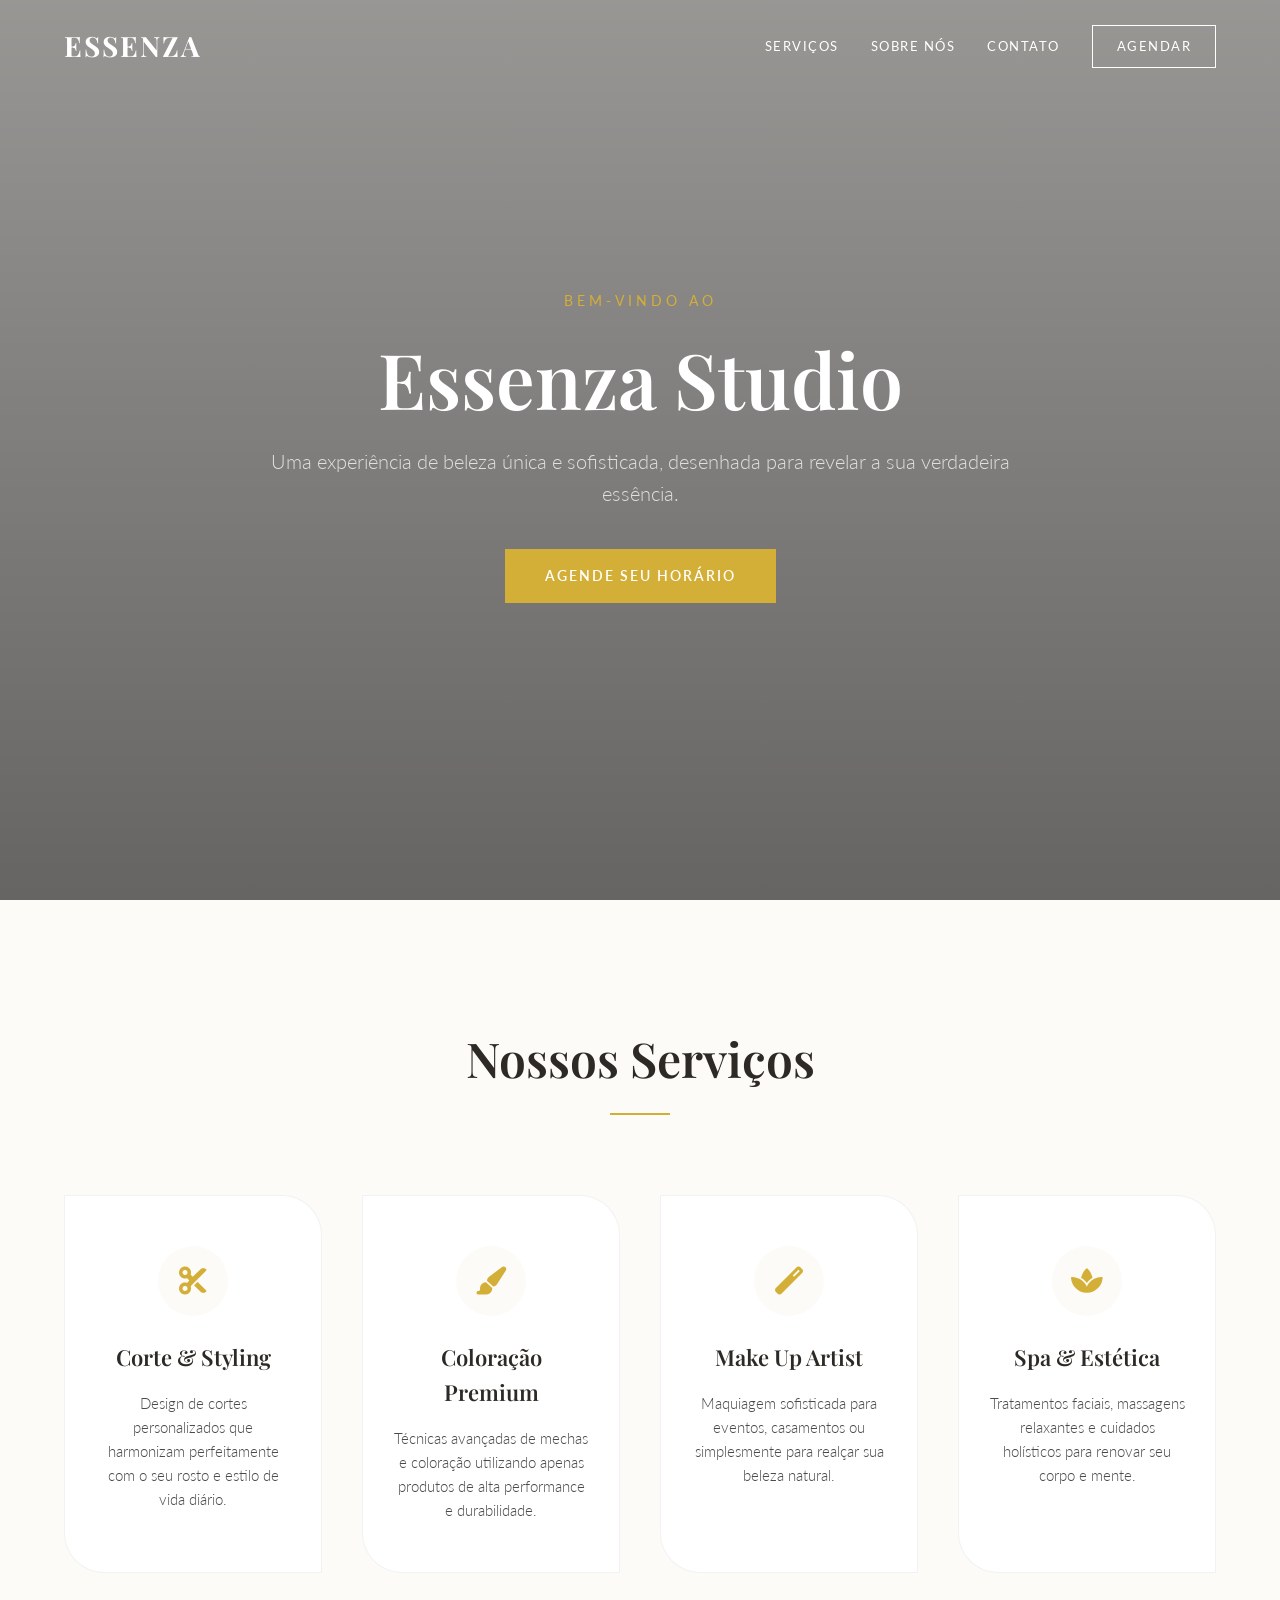
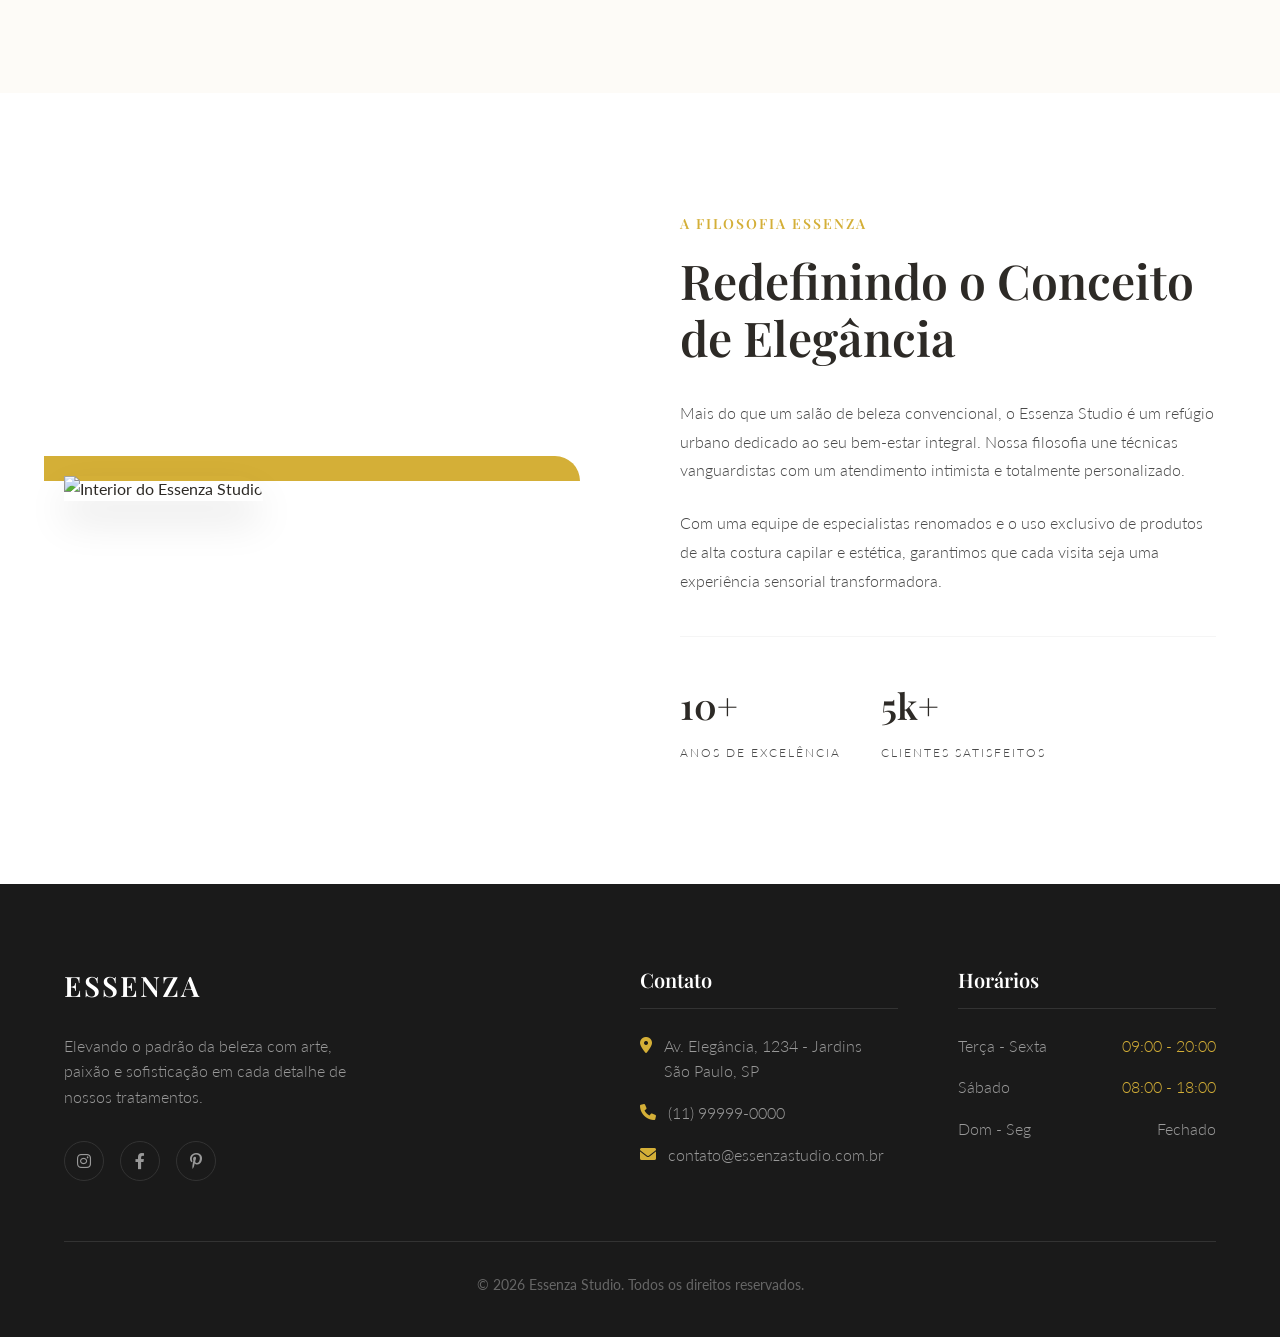
==== index.html @ 0b85fac8 "Landing Page V1" ====
<!DOCTYPE html>
<html lang="pt-BR">
<head>
    <meta charset="UTF-8">
    <meta name="viewport" content="width=device-width, initial-scale=1.0">
    <title>Essenza Studio | Salão de Beleza e Estética</title>
    
    <link rel="preconnect" href="https://fonts.googleapis.com">
    <link rel="preconnect" href="https://fonts.gstatic.com" crossorigin>
    <link href="https://fonts.googleapis.com/css2?family=Playfair+Display:ital,wght@0,400;0,600;0,700;1,400&family=Lato:wght@300;400;700&display=swap" rel="stylesheet">
    <link href="https://cdnjs.cloudflare.com/ajax/libs/font-awesome/6.0.0/css/all.min.css" rel="stylesheet">
    
    <link rel="stylesheet" href="style.css">
</head>
<body>

    <header class="navbar" id="navbar">
        <div class="container nav-content">
            <a href="#" class="logo">ESSENZA</a>
            
            <nav class="nav-links">
                <a href="#servicos">Serviços</a>
                <a href="#sobre">Sobre Nós</a>
                <a href="#contato">Contato</a>
                <a href="#contato" class="btn-schedule">Agendar</a>
            </nav>

            <button class="mobile-menu-btn" id="mobileMenuBtn">
                <i class="fas fa-bars"></i>
            </button>
        </div>
    </header>

    <div class="mobile-menu-overlay" id="mobileOverlay"></div>
    <div class="mobile-menu" id="mobileMenu">
        <button class="close-menu" id="closeMenuBtn">&times;</button>
        <a href="#servicos" class="mobile-link">Serviços</a>
        <a href="#sobre" class="mobile-link">Sobre Nós</a>
        <a href="#contato" class="mobile-link">Contato</a>
        <a href="#contato" style="color: var(--color-gold);">Agendar Horário</a>
    </div>

    <section class="hero" id="inicio">
        <div class="hero-content">
            <span class="hero-subtitle reveal">Bem-vindo ao</span>
            <h1 class="reveal delay-100">Essenza Studio</h1>
            <p class="reveal delay-200">Uma experiência de beleza única e sofisticada, desenhada para revelar a sua verdadeira essência.</p>
            <a href="#contato" class="btn-main reveal delay-300">Agende seu Horário</a>
        </div>
    </section>

    <section class="section-padding" id="servicos">
        <div class="container">
            <div class="section-title reveal">
                <h2>Nossos Serviços</h2>
                <div class="line"></div>
            </div>

            <div class="services-grid">
                <div class="service-card reveal">
                    <div class="service-icon">
                        <i class="fas fa-cut"></i>
                    </div>
                    <h3>Corte & Styling</h3>
                    <p>Design de cortes personalizados que harmonizam perfeitamente com o seu rosto e estilo de vida diário.</p>
                </div>
                
                <div class="service-card reveal delay-100">
                    <div class="service-icon">
                        <i class="fas fa-paint-brush"></i>
                    </div>
                    <h3>Coloração Premium</h3>
                    <p>Técnicas avançadas de mechas e coloração utilizando apenas produtos de alta performance e durabilidade.</p>
                </div>

                <div class="service-card reveal delay-200">
                    <div class="service-icon">
                        <i class="fas fa-magic"></i>
                    </div>
                    <h3>Make Up Artist</h3>
                    <p>Maquiagem sofisticada para eventos, casamentos ou simplesmente para realçar sua beleza natural.</p>
                </div>

                <div class="service-card reveal delay-300">
                    <div class="service-icon">
                        <i class="fas fa-spa"></i>
                    </div>
                    <h3>Spa & Estética</h3>
                    <p>Tratamentos faciais, massagens relaxantes e cuidados holísticos para renovar seu corpo e mente.</p>
                </div>
            </div>
        </div>
    </section>

    <section class="about-section section-padding" id="sobre">
        <div class="container">
            <div class="about-grid">
                <div class="about-image reveal">
                    <img src="https://images.unsplash.com/photo-1522337660859-02fbefca4702?auto=format&fit=crop&q=80" alt="Interior do Essenza Studio">
                </div>
                
                <div class="about-content">
                    <h4 class="reveal delay-100">A Filosofia Essenza</h4>
                    <h2 class="reveal delay-100">Redefinindo o Conceito de Elegância</h2>
                    <p class="reveal delay-200">Mais do que um salão de beleza convencional, o Essenza Studio é um refúgio urbano dedicado ao seu bem-estar integral. Nossa filosofia une técnicas vanguardistas com um atendimento intimista e totalmente personalizado.</p>
                    <p class="reveal delay-200">Com uma equipe de especialistas renomados e o uso exclusivo de produtos de alta costura capilar e estética, garantimos que cada visita seja uma experiência sensorial transformadora.</p>
                    
                    <div class="stats reveal delay-300">
                        <div class="stat-item">
                            <h5>10+</h5>
                            <p>Anos de Excelência</p>
                        </div>
                        <div class="stat-item">
                            <h5>5k+</h5>
                            <p>Clientes Satisfeitos</p>
                        </div>
                    </div>
                </div>
            </div>
        </div>
    </section>

    <footer id="contato">
        <div class="container">
            <div class="footer-grid">
                <div class="footer-brand reveal">
                    <h3>ESSENZA</h3>
                    <p>Elevando o padrão da beleza com arte, paixão e sofisticação em cada detalhe de nossos tratamentos.</p>
                    <div class="social-links">
                        <a href="#"><i class="fab fa-instagram"></i></a>
                        <a href="#"><i class="fab fa-facebook-f"></i></a>
                        <a href="#"><i class="fab fa-pinterest-p"></i></a>
                    </div>
                </div>

                <div class="footer-col reveal delay-100">
                    <h4>Contato</h4>
                    <ul>
                        <li>
                            <i class="fas fa-map-marker-alt"></i>
                            <div>
                                Av. Elegância, 1234 - Jardins<br>
                                São Paulo, SP
                            </div>
                        </li>
                        <li>
                            <i class="fas fa-phone"></i>
                            <span>(11) 99999-0000</span>
                        </li>
                        <li>
                            <i class="fas fa-envelope"></i>
                            <span>contato@essenzastudio.com.br</span>
                        </li>
                    </ul>
                </div>

                <div class="footer-col reveal delay-200">
                    <h4>Horários</h4>
                    <ul>
                        <li style="justify-content: space-between;">
                            <span>Terça - Sexta</span>
                            <span style="color: var(--color-gold);">09:00 - 20:00</span>
                        </li>
                        <li style="justify-content: space-between;">
                            <span>Sábado</span>
                            <span style="color: var(--color-gold);">08:00 - 18:00</span>
                        </li>
                        <li style="justify-content: space-between;">
                            <span>Dom - Seg</span>
                            <span>Fechado</span>
                        </li>
                    </ul>
                </div>
            </div>
            
            <div class="footer-bottom">
                <p>&copy; 2026 Essenza Studio. Todos os direitos reservados.</p>
            </div>
        </div>
    </footer>

    <script src="script.js"></script>
</body>
</html>
---- style.css ----
:root {
    --color-bg: #FDFBF7;
    --color-text: #2D2A26;
    --color-gold: #D4AF37;
    --color-gold-hover: #b5952f;
    --color-light-gray: #f5f5f5;
    --color-dark-gray: #4a4a4a;
    
    --font-heading: 'Playfair Display', serif;
    --font-body: 'Lato', sans-serif;
    
    --transition-smooth: all 0.4s cubic-bezier(0.4, 0, 0.2, 1);
}

* {
    margin: 0;
    padding: 0;
    box-sizing: border-box;
}

html {
    scroll-behavior: smooth;
}

body {
    font-family: var(--font-body);
    background-color: var(--color-bg);
    color: var(--color-text);
    line-height: 1.6;
    overflow-x: hidden;
}

h1, h2, h3, h4, h5, h6 {
    font-family: var(--font-heading);
    font-weight: 600;
}

a {
    text-decoration: none;
    color: inherit;
}

ul {
    list-style: none;
}

.container {
    width: 100%;
    max-width: 1200px;
    margin: 0 auto;
    padding: 0 24px;
}

header.navbar {
    position: fixed;
    top: 0;
    left: 0;
    width: 100%;
    z-index: 1000;
    padding: 24px 0;
    transition: var(--transition-smooth);
    background-color: transparent;
}

header.navbar.scrolled {
    background-color: rgba(253, 251, 247, 0.95);
    padding: 16px 0;
    box-shadow: 0 4px 20px rgba(0, 0, 0, 0.05);
    backdrop-filter: blur(10px);
}

header.navbar.scrolled .logo,
header.navbar.scrolled .nav-links a,
header.navbar.scrolled .mobile-menu-btn i {
    color: var(--color-text);
}

.nav-content {
    display: flex;
    justify-content: space-between;
    align-items: center;
}

.logo {
    font-family: var(--font-heading);
    font-size: 28px;
    font-weight: 700;
    letter-spacing: 2px;
    color: #fff;
    transition: var(--transition-smooth);
}

.nav-links {
    display: flex;
    gap: 32px;
    align-items: center;
}

.nav-links a {
    color: #fff;
    text-transform: uppercase;
    font-size: 13px;
    letter-spacing: 1.5px;
    transition: var(--transition-smooth);
    position: relative;
}

.nav-links a::after {
    content: '';
    position: absolute;
    width: 0;
    height: 1px;
    bottom: -4px;
    left: 0;
    background-color: var(--color-gold);
    transition: var(--transition-smooth);
}

.nav-links a:hover::after {
    width: 100%;
}

.nav-links a:hover {
    color: var(--color-gold);
}

.btn-schedule {
    border: 1px solid currentColor;
    padding: 10px 24px;
    border-radius: 0;
    transition: var(--transition-smooth);
}

.btn-schedule:hover {
    background-color: var(--color-gold);
    border-color: var(--color-gold);
    color: #fff !important;
}

.mobile-menu-btn {
    display: none;
    background: none;
    border: none;
    cursor: pointer;
    font-size: 24px;
    color: #fff;
}

.mobile-menu {
    position: fixed;
    top: 0;
    right: -100%;
    width: 80%;
    max-width: 400px;
    height: 100vh;
    background-color: var(--color-bg);
    z-index: 1001;
    padding: 80px 40px;
    box-shadow: -10px 0 30px rgba(0,0,0,0.1);
    transition: var(--transition-smooth);
    display: flex;
    flex-direction: column;
    gap: 32px;
}

.mobile-menu.active {
    right: 0;
}

.mobile-menu a {
    font-size: 18px;
    color: var(--color-text);
    text-transform: uppercase;
    letter-spacing: 2px;
}

.mobile-menu-overlay {
    position: fixed;
    top: 0;
    left: 0;
    width: 100%;
    height: 100vh;
    background: rgba(0,0,0,0.5);
    z-index: 1000;
    opacity: 0;
    pointer-events: none;
    transition: var(--transition-smooth);
}

.mobile-menu-overlay.active {
    opacity: 1;
    pointer-events: auto;
}

.close-menu {
    position: absolute;
    top: 24px;
    right: 24px;
    background: none;
    border: none;
    font-size: 28px;
    color: var(--color-text);
    cursor: pointer;
}

.hero {
    height: 100vh;
    min-height: 600px;
    background-image: url('https://images.unsplash.com/photo-1560066984-138dadb4c035?auto=format&fit=crop&q=80');
    background-size: cover;
    background-position: center;
    position: relative;
    display: flex;
    align-items: center;
    justify-content: center;
    text-align: center;
}

.hero::before {
    content: '';
    position: absolute;
    top: 0;
    left: 0;
    width: 100%;
    height: 100%;
    background: linear-gradient(to bottom, rgba(0,0,0,0.4), rgba(0,0,0,0.6));
}

.hero-content {
    position: relative;
    z-index: 1;
    max-width: 800px;
    padding: 0 24px;
}

.hero-subtitle {
    color: var(--color-gold);
    text-transform: uppercase;
    letter-spacing: 4px;
    font-size: 14px;
    margin-bottom: 24px;
    display: block;
}

.hero h1 {
    color: #fff;
    font-size: clamp(40px, 6vw, 80px);
    line-height: 1.1;
    margin-bottom: 24px;
}

.hero p {
    color: #e0e0e0;
    font-size: clamp(16px, 2vw, 20px);
    font-weight: 300;
    margin-bottom: 40px;
}

.btn-main {
    display: inline-block;
    background-color: var(--color-gold);
    color: #fff;
    padding: 16px 40px;
    text-transform: uppercase;
    letter-spacing: 2px;
    font-size: 14px;
    font-weight: 600;
    border: none;
    cursor: pointer;
    transition: var(--transition-smooth);
    position: relative;
    overflow: hidden;
    z-index: 1;
}

.btn-main::before {
    content: '';
    position: absolute;
    top: 0;
    left: 0;
    width: 0;
    height: 100%;
    background-color: var(--color-text);
    transition: var(--transition-smooth);
    z-index: -1;
}

.btn-main:hover::before {
    width: 100%;
}

.section-padding {
    padding: 120px 0;
}

.section-title {
    text-align: center;
    margin-bottom: 80px;
}

.section-title h2 {
    font-size: clamp(32px, 4vw, 48px);
    color: var(--color-text);
    margin-bottom: 16px;
}

.section-title .line {
    width: 60px;
    height: 2px;
    background-color: var(--color-gold);
    margin: 0 auto;
}

.services-grid {
    display: grid;
    grid-template-columns: repeat(auto-fit, minmax(250px, 1fr));
    gap: 40px;
}

.service-card {
    background-color: #fff;
    padding: 50px 30px;
    text-align: center;
    border: 1px solid rgba(0,0,0,0.05);
    transition: var(--transition-smooth);
    border-top-right-radius: 40px;
    border-bottom-left-radius: 40px;
    cursor: pointer;
}

.service-card:hover {
    transform: translateY(-10px);
    box-shadow: 0 20px 40px rgba(0,0,0,0.08);
    border-color: transparent;
}

.service-icon {
    width: 70px;
    height: 70px;
    margin: 0 auto 24px;
    background-color: var(--color-bg);
    border-radius: 50%;
    display: flex;
    align-items: center;
    justify-content: center;
    font-size: 28px;
    color: var(--color-gold);
    transition: var(--transition-smooth);
}

.service-card:hover .service-icon {
    background-color: var(--color-text);
    color: #fff;
}

.service-card h3 {
    font-size: 22px;
    margin-bottom: 16px;
}

.service-card p {
    color: var(--color-dark-gray);
    font-size: 15px;
    font-weight: 300;
}

.about-section {
    background-color: #fff;
    overflow: hidden;
}

.about-grid {
    display: grid;
    grid-template-columns: 1fr 1fr;
    gap: 80px;
    align-items: center;
}

.about-image {
    position: relative;
}

.about-image::before {
    content: '';
    position: absolute;
    top: -20px;
    left: -20px;
    width: 100%;
    height: 100%;
    background-color: var(--color-gold);
    border-top-right-radius: 200px;
    z-index: 0;
}

.about-image img {
    width: 100%;
    height: 600px;
    object-fit: cover;
    position: relative;
    z-index: 1;
    border-top-right-radius: 200px;
    box-shadow: 0 20px 40px rgba(0,0,0,0.1);
}

.about-content h4 {
    color: var(--color-gold);
    text-transform: uppercase;
    letter-spacing: 2px;
    font-size: 14px;
    margin-bottom: 16px;
}

.about-content h2 {
    font-size: clamp(32px, 4vw, 48px);
    line-height: 1.2;
    margin-bottom: 32px;
}

.about-content p {
    color: var(--color-dark-gray);
    font-size: 16px;
    margin-bottom: 24px;
    font-weight: 300;
    line-height: 1.8;
}

.stats {
    display: flex;
    gap: 40px;
    margin-top: 40px;
    padding-top: 40px;
    border-top: 1px solid var(--color-light-gray);
}

.stat-item h5 {
    font-size: 36px;
    color: var(--color-text);
    margin-bottom: 8px;
}

.stat-item p {
    font-size: 12px;
    text-transform: uppercase;
    letter-spacing: 2px;
    color: var(--color-dark-gray);
    margin: 0;
}

footer {
    background-color: #1a1a1a;
    color: #fff;
    padding: 80px 0 40px;
}

.footer-grid {
    display: grid;
    grid-template-columns: 2fr 1fr 1fr;
    gap: 60px;
    margin-bottom: 60px;
}

.footer-brand h3 {
    font-size: 28px;
    letter-spacing: 2px;
    margin-bottom: 24px;
    color: #fff;
}

.footer-brand p {
    color: #999;
    font-weight: 300;
    margin-bottom: 32px;
    max-width: 300px;
}

.social-links {
    display: flex;
    gap: 16px;
}

.social-links a {
    width: 40px;
    height: 40px;
    border: 1px solid #333;
    border-radius: 50%;
    display: flex;
    align-items: center;
    justify-content: center;
    color: #999;
    transition: var(--transition-smooth);
}

.social-links a:hover {
    background-color: var(--color-gold);
    border-color: var(--color-gold);
    color: #fff;
}

.footer-col h4 {
    font-size: 20px;
    margin-bottom: 24px;
    padding-bottom: 12px;
    border-bottom: 1px solid #333;
}

.footer-col ul {
    display: flex;
    flex-direction: column;
    gap: 16px;
}

.footer-col li {
    display: flex;
    align-items: flex-start;
    gap: 12px;
    color: #999;
    font-weight: 300;
}

.footer-col li i {
    color: var(--color-gold);
    margin-top: 4px;
}

.footer-bottom {
    text-align: center;
    padding-top: 32px;
    border-top: 1px solid #333;
    color: #666;
    font-size: 14px;
}

.reveal {
    opacity: 0;
    transform: translateY(40px);
    transition: all 0.8s cubic-bezier(0.5, 0, 0, 1);
}

.reveal.active {
    opacity: 1;
    transform: translateY(0);
}

.delay-100 { transition-delay: 100ms; }
.delay-200 { transition-delay: 200ms; }
.delay-300 { transition-delay: 300ms; }

@media (max-width: 992px) {
    .about-grid {
        grid-template-columns: 1fr;
    }
    .about-image img {
        height: 400px;
    }
    .footer-grid {
        grid-template-columns: 1fr;
        gap: 40px;
    }
}

@media (max-width: 768px) {
    .nav-links {
        display: none;
    }
    .mobile-menu-btn {
        display: block;
    }
    header.navbar {
        padding: 16px 0;
    }
    .hero-subtitle {
        margin-top: 60px;
    }
    .services-grid {
        grid-template-columns: 1fr;
    }
}
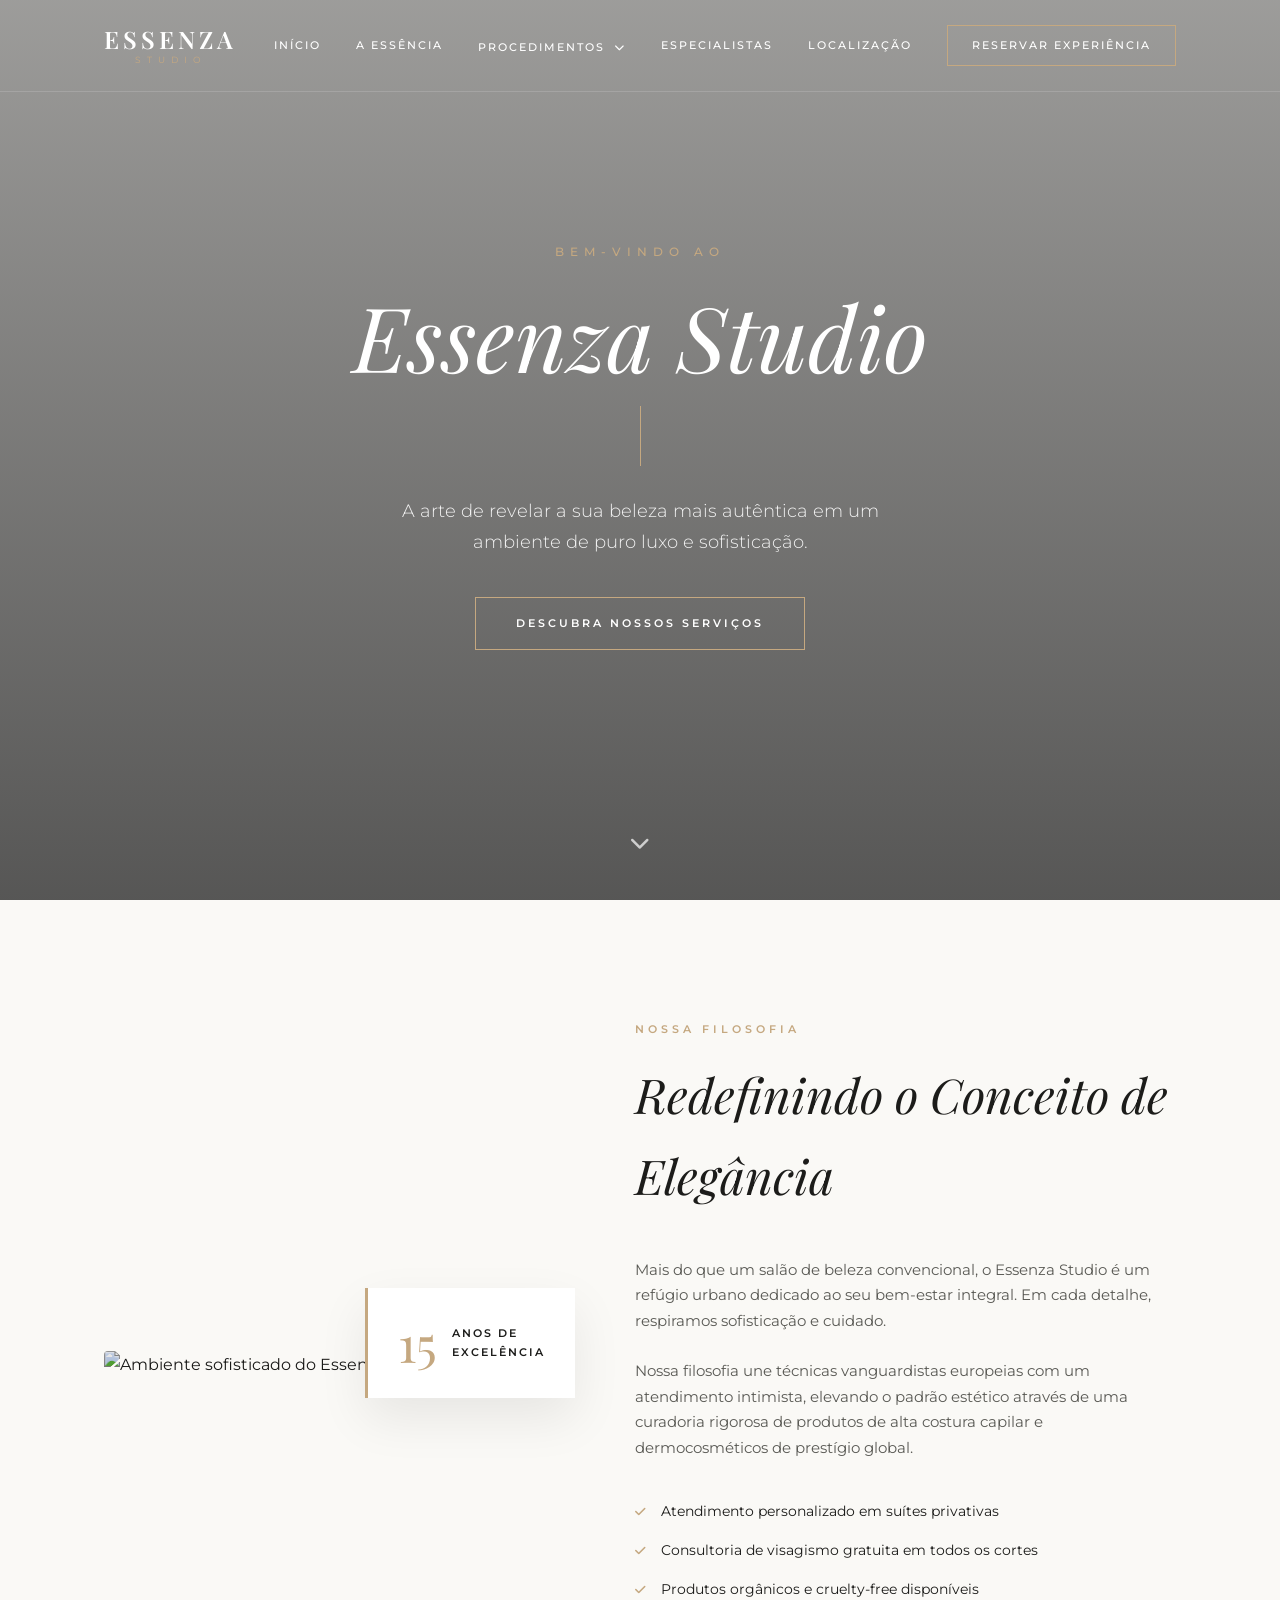
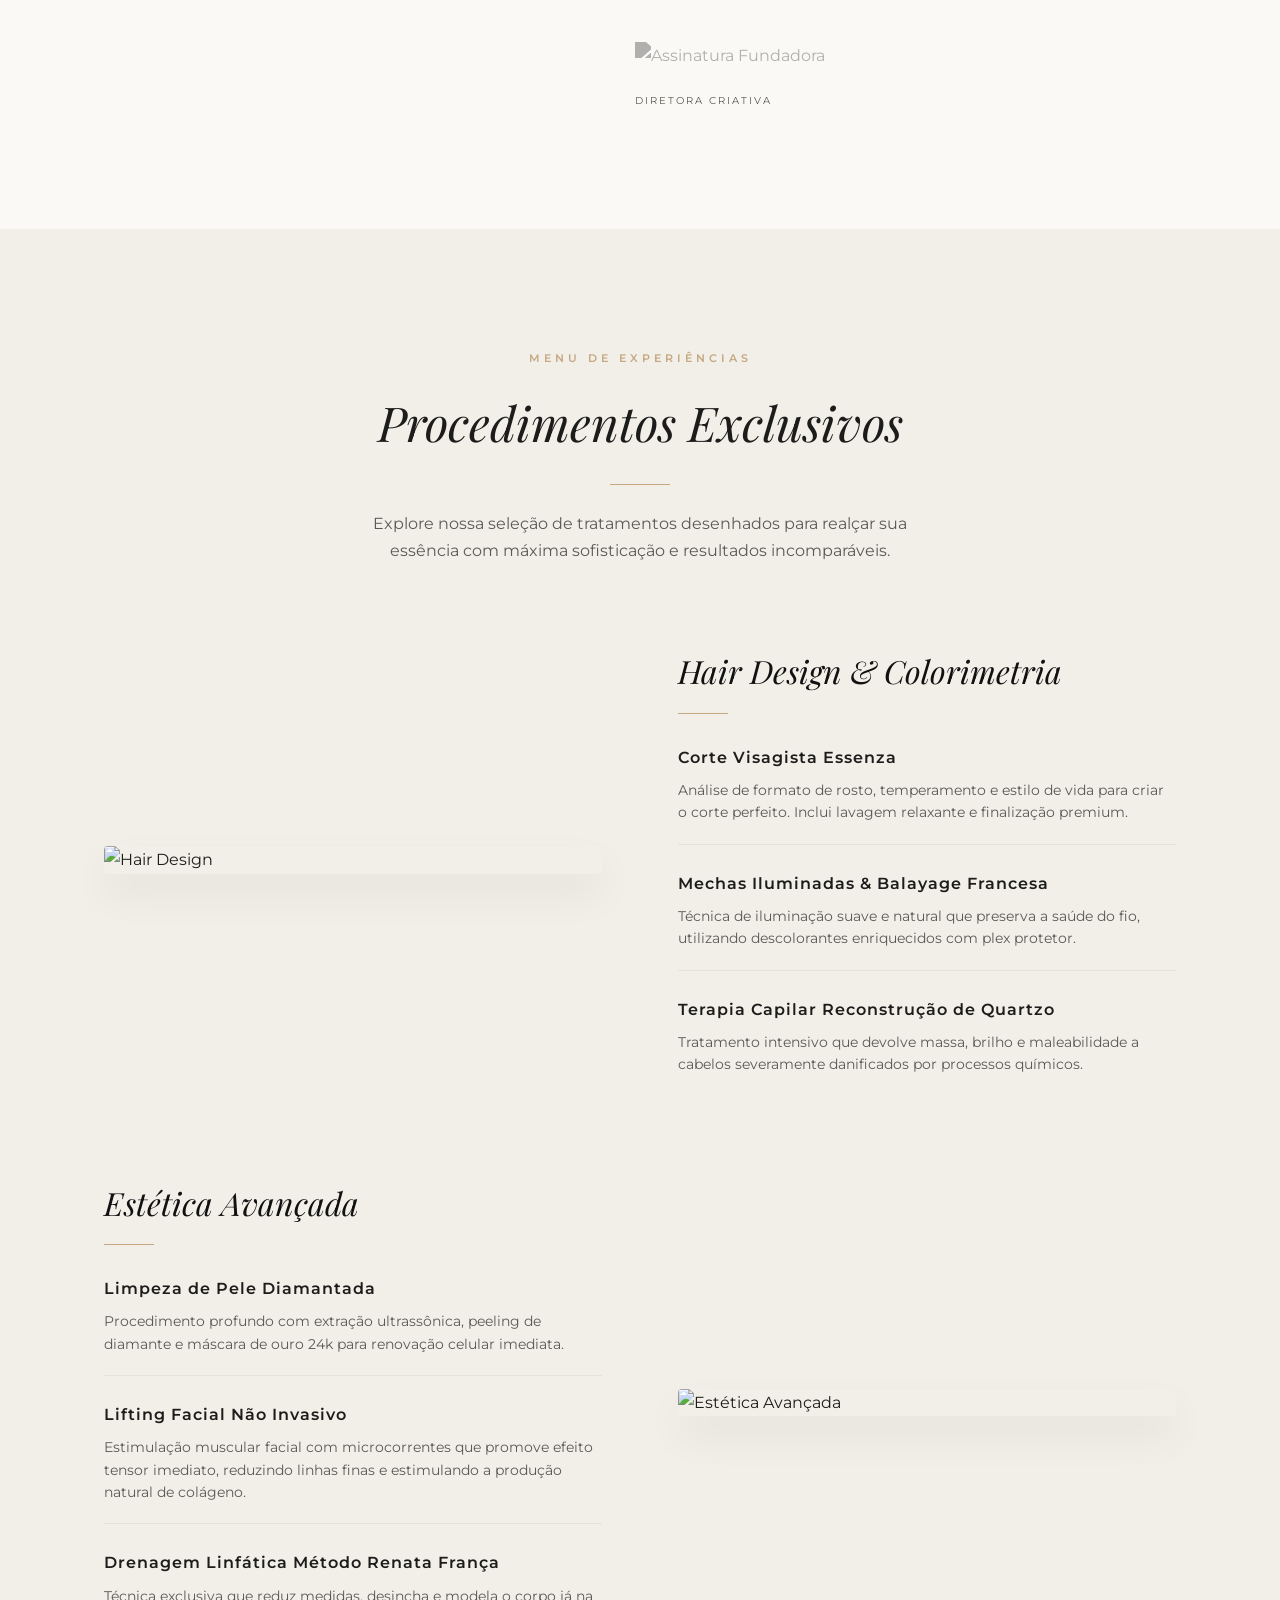
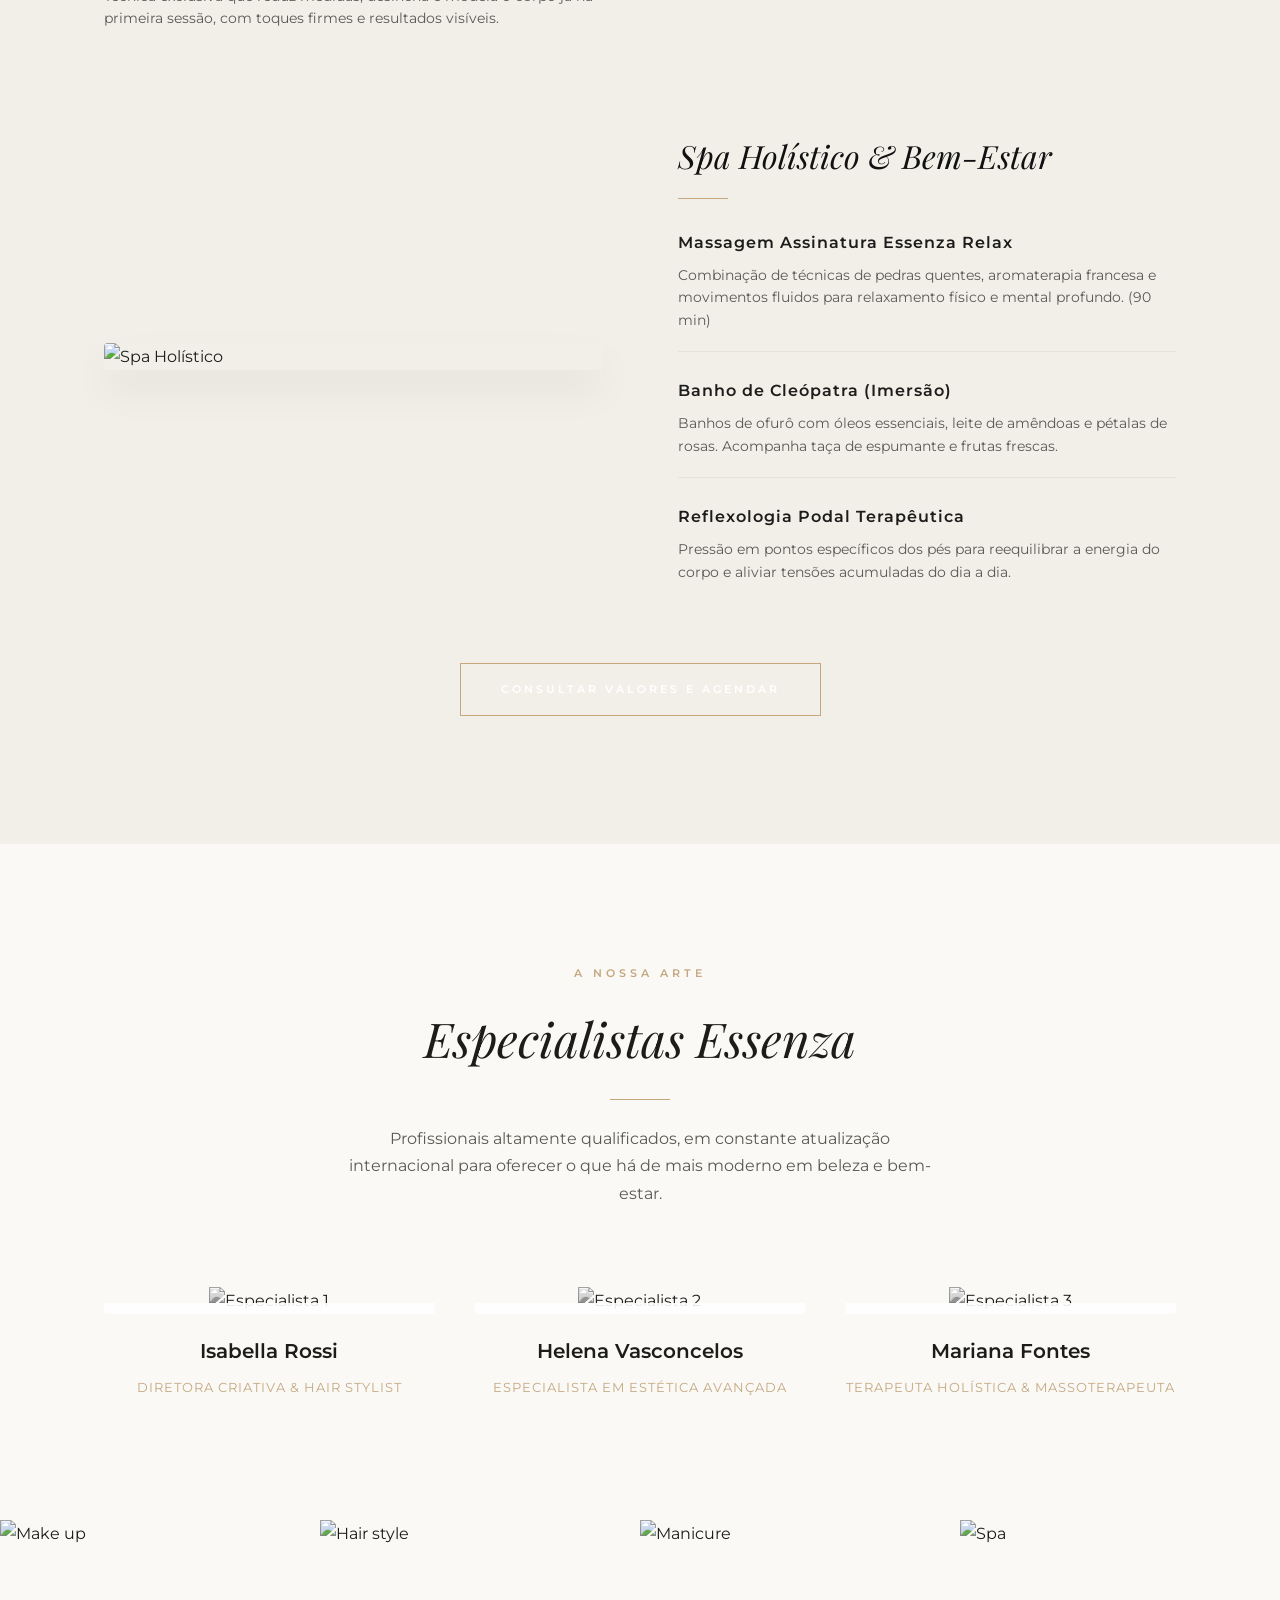
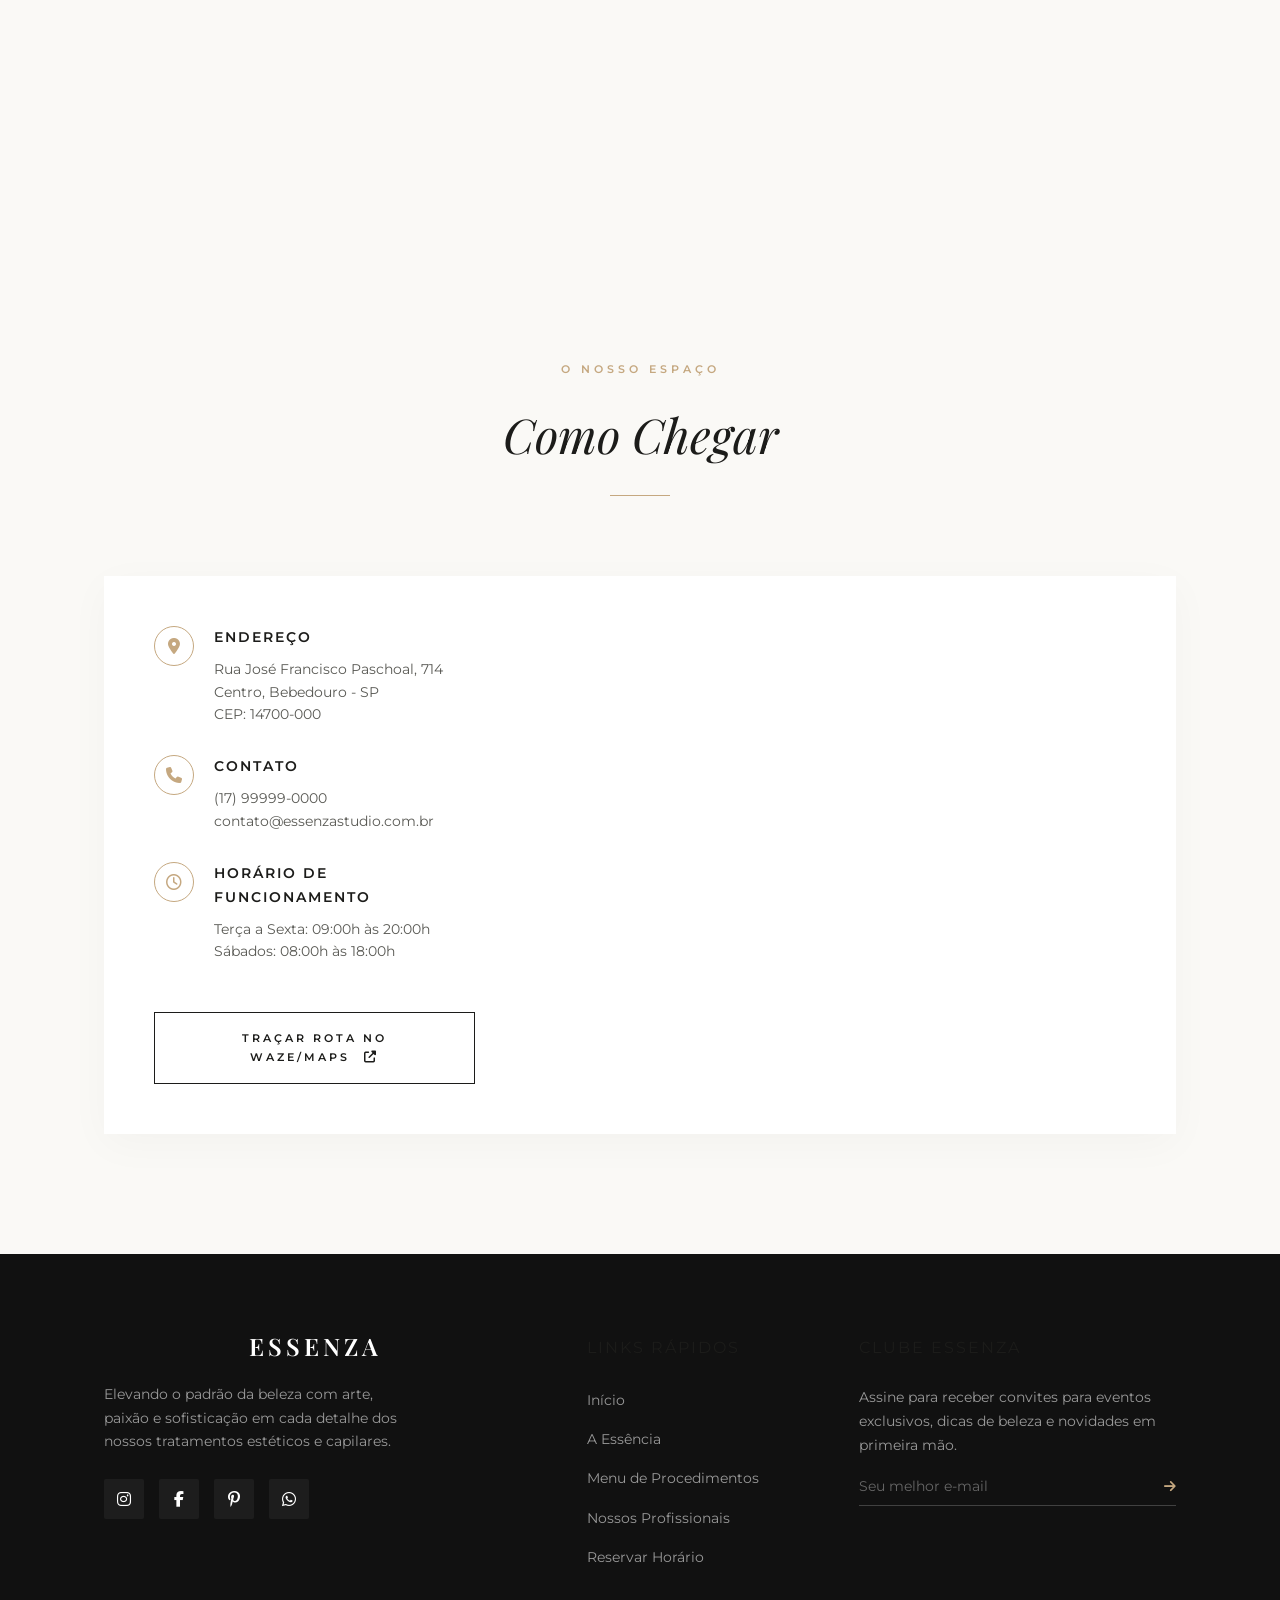
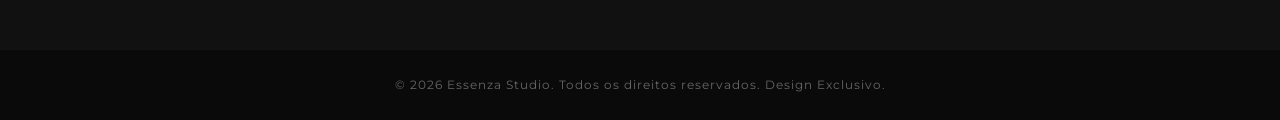
==== commit 90ca4987: "Add files via upload" ====
--- a/index.html
+++ b/index.html
@@ -1,184 +1,400 @@
-<!DOCTYPE html>
-<html lang="pt-BR">
-<head>
-    <meta charset="UTF-8">
-    <meta name="viewport" content="width=device-width, initial-scale=1.0">
-    <title>Essenza Studio | Salão de Beleza e Estética</title>
-    
-    <link rel="preconnect" href="https://fonts.googleapis.com">
-    <link rel="preconnect" href="https://fonts.gstatic.com" crossorigin>
-    <link href="https://fonts.googleapis.com/css2?family=Playfair+Display:ital,wght@0,400;0,600;0,700;1,400&family=Lato:wght@300;400;700&display=swap" rel="stylesheet">
-    <link href="https://cdnjs.cloudflare.com/ajax/libs/font-awesome/6.0.0/css/all.min.css" rel="stylesheet">
-    
-    <link rel="stylesheet" href="style.css">
-</head>
-<body>
-
-    <header class="navbar" id="navbar">
-        <div class="container nav-content">
-            <a href="#" class="logo">ESSENZA</a>
-            
-            <nav class="nav-links">
-                <a href="#servicos">Serviços</a>
-                <a href="#sobre">Sobre Nós</a>
-                <a href="#contato">Contato</a>
-                <a href="#contato" class="btn-schedule">Agendar</a>
-            </nav>
-
-            <button class="mobile-menu-btn" id="mobileMenuBtn">
-                <i class="fas fa-bars"></i>
-            </button>
-        </div>
-    </header>
-
-    <div class="mobile-menu-overlay" id="mobileOverlay"></div>
-    <div class="mobile-menu" id="mobileMenu">
-        <button class="close-menu" id="closeMenuBtn">&times;</button>
-        <a href="#servicos" class="mobile-link">Serviços</a>
-        <a href="#sobre" class="mobile-link">Sobre Nós</a>
-        <a href="#contato" class="mobile-link">Contato</a>
-        <a href="#contato" style="color: var(--color-gold);">Agendar Horário</a>
-    </div>
-
-    <section class="hero" id="inicio">
-        <div class="hero-content">
-            <span class="hero-subtitle reveal">Bem-vindo ao</span>
-            <h1 class="reveal delay-100">Essenza Studio</h1>
-            <p class="reveal delay-200">Uma experiência de beleza única e sofisticada, desenhada para revelar a sua verdadeira essência.</p>
-            <a href="#contato" class="btn-main reveal delay-300">Agende seu Horário</a>
-        </div>
-    </section>
-
-    <section class="section-padding" id="servicos">
-        <div class="container">
-            <div class="section-title reveal">
-                <h2>Nossos Serviços</h2>
-                <div class="line"></div>
-            </div>
-
-            <div class="services-grid">
-                <div class="service-card reveal">
-                    <div class="service-icon">
-                        <i class="fas fa-cut"></i>
-                    </div>
-                    <h3>Corte & Styling</h3>
-                    <p>Design de cortes personalizados que harmonizam perfeitamente com o seu rosto e estilo de vida diário.</p>
-                </div>
-                
-                <div class="service-card reveal delay-100">
-                    <div class="service-icon">
-                        <i class="fas fa-paint-brush"></i>
-                    </div>
-                    <h3>Coloração Premium</h3>
-                    <p>Técnicas avançadas de mechas e coloração utilizando apenas produtos de alta performance e durabilidade.</p>
-                </div>
-
-                <div class="service-card reveal delay-200">
-                    <div class="service-icon">
-                        <i class="fas fa-magic"></i>
-                    </div>
-                    <h3>Make Up Artist</h3>
-                    <p>Maquiagem sofisticada para eventos, casamentos ou simplesmente para realçar sua beleza natural.</p>
-                </div>
-
-                <div class="service-card reveal delay-300">
-                    <div class="service-icon">
-                        <i class="fas fa-spa"></i>
-                    </div>
-                    <h3>Spa & Estética</h3>
-                    <p>Tratamentos faciais, massagens relaxantes e cuidados holísticos para renovar seu corpo e mente.</p>
-                </div>
-            </div>
-        </div>
-    </section>
-
-    <section class="about-section section-padding" id="sobre">
-        <div class="container">
-            <div class="about-grid">
-                <div class="about-image reveal">
-                    <img src="https://images.unsplash.com/photo-1522337660859-02fbefca4702?auto=format&fit=crop&q=80" alt="Interior do Essenza Studio">
-                </div>
-                
-                <div class="about-content">
-                    <h4 class="reveal delay-100">A Filosofia Essenza</h4>
-                    <h2 class="reveal delay-100">Redefinindo o Conceito de Elegância</h2>
-                    <p class="reveal delay-200">Mais do que um salão de beleza convencional, o Essenza Studio é um refúgio urbano dedicado ao seu bem-estar integral. Nossa filosofia une técnicas vanguardistas com um atendimento intimista e totalmente personalizado.</p>
-                    <p class="reveal delay-200">Com uma equipe de especialistas renomados e o uso exclusivo de produtos de alta costura capilar e estética, garantimos que cada visita seja uma experiência sensorial transformadora.</p>
-                    
-                    <div class="stats reveal delay-300">
-                        <div class="stat-item">
-                            <h5>10+</h5>
-                            <p>Anos de Excelência</p>
-                        </div>
-                        <div class="stat-item">
-                            <h5>5k+</h5>
-                            <p>Clientes Satisfeitos</p>
-                        </div>
-                    </div>
-                </div>
-            </div>
-        </div>
-    </section>
-
-    <footer id="contato">
-        <div class="container">
-            <div class="footer-grid">
-                <div class="footer-brand reveal">
-                    <h3>ESSENZA</h3>
-                    <p>Elevando o padrão da beleza com arte, paixão e sofisticação em cada detalhe de nossos tratamentos.</p>
-                    <div class="social-links">
-                        <a href="#"><i class="fab fa-instagram"></i></a>
-                        <a href="#"><i class="fab fa-facebook-f"></i></a>
-                        <a href="#"><i class="fab fa-pinterest-p"></i></a>
-                    </div>
-                </div>
-
-                <div class="footer-col reveal delay-100">
-                    <h4>Contato</h4>
-                    <ul>
-                        <li>
-                            <i class="fas fa-map-marker-alt"></i>
-                            <div>
-                                Av. Elegância, 1234 - Jardins<br>
-                                São Paulo, SP
-                            </div>
-                        </li>
-                        <li>
-                            <i class="fas fa-phone"></i>
-                            <span>(11) 99999-0000</span>
-                        </li>
-                        <li>
-                            <i class="fas fa-envelope"></i>
-                            <span>contato@essenzastudio.com.br</span>
-                        </li>
-                    </ul>
-                </div>
-
-                <div class="footer-col reveal delay-200">
-                    <h4>Horários</h4>
-                    <ul>
-                        <li style="justify-content: space-between;">
-                            <span>Terça - Sexta</span>
-                            <span style="color: var(--color-gold);">09:00 - 20:00</span>
-                        </li>
-                        <li style="justify-content: space-between;">
-                            <span>Sábado</span>
-                            <span style="color: var(--color-gold);">08:00 - 18:00</span>
-                        </li>
-                        <li style="justify-content: space-between;">
-                            <span>Dom - Seg</span>
-                            <span>Fechado</span>
-                        </li>
-                    </ul>
-                </div>
-            </div>
-            
-            <div class="footer-bottom">
-                <p>&copy; 2026 Essenza Studio. Todos os direitos reservados.</p>
-            </div>
-        </div>
-    </footer>
-
-    <script src="script.js"></script>
-</body>
+<!DOCTYPE html>
+<html lang="pt-BR">
+<head>
+    <meta charset="UTF-8">
+    <meta name="viewport" content="width=device-width, initial-scale=1.0">
+    <title>Essenza Studio | Salão de Beleza e Estética de Luxo</title>
+    
+    <link rel="preconnect" href="https://fonts.googleapis.com">
+    <link rel="preconnect" href="https://fonts.gstatic.com" crossorigin>
+    <link href="https://fonts.googleapis.com/css2?family=Playfair+Display:ital,wght@0,400;0,500;0,600;0,700;1,400&family=Montserrat:wght@300;400;500;600&display=swap" rel="stylesheet">
+    <link href="https://cdnjs.cloudflare.com/ajax/libs/font-awesome/6.4.0/css/all.min.css" rel="stylesheet">
+    
+    <link rel="stylesheet" href="style.css">
+    
+    <!-- EmailJS SDK -->
+    <script type="text/javascript" src="https://cdn.jsdelivr.net/npm/@emailjs/browser@4/dist/email.min.js"></script>
+    <script type="text/javascript">
+       (function(){
+          // Initialize EmailJS with a public key
+          emailjs.init({
+            publicKey: "pYij3BdGAzeZPuRBa", // Note to user: Replace with actual public key
+          });
+       })();
+    </script>
+</head>
+<body>
+    <header class="navbar" id="navbar">
+        <div class="container nav-content">
+            <a href="#" class="logo">
+                <span class="logo-text">ESSENZA</span>
+                <span class="logo-subtext">STUDIO</span>
+            </a>
+            
+            <nav class="nav-links">
+                <a href="#inicio">Início</a>
+                <a href="#sobre">A Essência</a>
+                <div class="dropdown">
+                    <a href="#servicos" class="dropbtn">Procedimentos <i class="fas fa-chevron-down" style="font-size: 10px; margin-left: 4px;"></i></a>
+                    <div class="dropdown-content">
+                        <a href="#hair">Hair Design & Coloração</a>
+                        <a href="#estetica">Estética Facial & Corporal</a>
+                        <a href="#spa">Spa Holístico & Bem-Estar</a>
+                    </div>
+                </div>
+                <a href="#equipe">Especialistas</a>
+                <a href="#localizacao">Localização</a>
+                <a href="#contato" class="btn-nav">Reservar Experiência</a>
+            </nav>
+            <button class="mobile-menu-btn" id="mobileMenuBtn">
+                <i class="fas fa-bars"></i>
+            </button>
+        </div>
+    </header>
+
+    <div class="mobile-menu-overlay" id="mobileOverlay"></div>
+    <div class="mobile-menu" id="mobileMenu">
+        <button class="close-menu" id="closeMenuBtn">&times;</button>
+        <div class="mobile-menu-content">
+            <a href="#inicio" class="mobile-link">Início</a>
+            <a href="#sobre" class="mobile-link">A Essência</a>
+            <a href="#servicos" class="mobile-link">Todos os Procedimentos</a>
+            <a href="#hair" class="mobile-link sub-link">- Hair Design</a>
+            <a href="#estetica" class="mobile-link sub-link">- Estética Avançada</a>
+            <a href="#spa" class="mobile-link sub-link">- Spa Holístico</a>
+            <a href="#equipe" class="mobile-link">Especialistas</a>
+            <a href="#localizacao" class="mobile-link">Como Chegar</a>
+            <a href="#contato" class="btn-nav" style="display:inline-block; margin-top:20px;">Reservar Horário</a>
+        </div>
+    </div>
+
+    <section class="hero" id="inicio">
+        <div class="hero-slider">
+            <div class="hero-bg" style="background-image: url('https://images.unsplash.com/photo-1560066984-138dadb4c035?auto=format&fit=crop&q=80');"></div>
+        </div>
+        <div class="hero-overlay"></div>
+        <div class="hero-content">
+            <span class="hero-subtitle reveal">Bem-vindo ao</span>
+            <h1 class="reveal delay-100">Essenza Studio</h1>
+            <div class="hero-separator reveal delay-200"></div>
+            <p class="reveal delay-300">A arte de revelar a sua beleza mais autêntica em um ambiente de puro luxo e sofisticação.</p>
+            <a href="#servicos" class="btn-main reveal delay-400">
+                <span>Descubra Nossos Serviços</span>
+            </a>
+        </div>
+        <a href="#sobre" class="scroll-down">
+            <i class="fas fa-chevron-down"></i>
+        </a>
+    </section>
+
+    <section class="about-section section-padding" id="sobre">
+        <div class="container">
+            <div class="about-grid">
+                <div class="about-image-wrapper reveal">
+                    <div class="about-image">
+                        <img src="https://images.unsplash.com/photo-1522337660859-02fbefca4702?auto=format&fit=crop&q=80" alt="Ambiente sofisticado do Essenza Studio">
+                    </div>
+                    <div class="experience-badge">
+                        <span class="number">15</span>
+                        <span class="text">Anos de<br>Excelência</span>
+                    </div>
+                </div>
+                
+                <div class="about-content">
+                    <div class="section-header text-left reveal delay-100">
+                        <span class="subtitle">Nossa Filosofia</span>
+                        <h2>Redefinindo o Conceito de Elegância</h2>
+                    </div>
+                    
+                    <p class="reveal delay-200">Mais do que um salão de beleza convencional, o Essenza Studio é um refúgio urbano dedicado ao seu bem-estar integral. Em cada detalhe, respiramos sofisticação e cuidado.</p>
+                    <p class="reveal delay-300">Nossa filosofia une técnicas vanguardistas europeias com um atendimento intimista, elevando o padrão estético através de uma curadoria rigorosa de produtos de alta costura capilar e dermocosméticos de prestígio global.</p>
+                    
+                    <ul class="about-features reveal delay-400">
+                        <li><i class="fas fa-check"></i> Atendimento personalizado em suítes privativas</li>
+                        <li><i class="fas fa-check"></i> Consultoria de visagismo gratuita em todos os cortes</li>
+                        <li><i class="fas fa-check"></i> Produtos orgânicos e cruelty-free disponíveis</li>
+                    </ul>
+                    
+                    <div class="signature reveal delay-500">
+                        <img src="https://upload.wikimedia.org/wikipedia/commons/thumb/f/f6/Signature_of_John_Hancock.svg/1200px-Signature_of_John_Hancock.svg.png" alt="Assinatura Fundadora" style="height: 40px; filter: invert(0.5); opacity: 0.6;">
+                        <span>Diretora Criativa</span>
+                    </div>
+                </div>
+            </div>
+        </div>
+    </section>
+
+    <!-- MENU DE PROCEDIMENTOS COM FOTOS -->
+    <section class="section-padding bg-light" id="servicos">
+        <div class="container">
+            <div class="section-header reveal">
+                <span class="subtitle">Menu de Experiências</span>
+                <h2>Procedimentos Exclusivos</h2>
+                <div class="line"></div>
+                <p class="header-desc">Explore nossa seleção de tratamentos desenhados para realçar sua essência com máxima sofisticação e resultados incomparáveis.</p>
+            </div>
+
+            <div class="services-wrapper">
+                
+                <!-- Bloco 1: Hair Design -->
+                <div class="service-block" id="hair">
+                    <div class="service-block-image reveal">
+                        <img src="https://images.unsplash.com/photo-1562322140-8baeececf3df?auto=format&fit=crop&q=80" alt="Hair Design">
+                    </div>
+                    <div class="service-block-text reveal delay-100">
+                        <h3 class="category-title-left">Hair Design & Colorimetria</h3>
+                        
+                        <div class="service-item-clean">
+                            <h4>Corte Visagista Essenza</h4>
+                            <p>Análise de formato de rosto, temperamento e estilo de vida para criar o corte perfeito. Inclui lavagem relaxante e finalização premium.</p>
+                        </div>
+                        <div class="service-item-clean">
+                            <h4>Mechas Iluminadas & Balayage Francesa</h4>
+                            <p>Técnica de iluminação suave e natural que preserva a saúde do fio, utilizando descolorantes enriquecidos com plex protetor.</p>
+                        </div>
+                        <div class="service-item-clean">
+                            <h4>Terapia Capilar Reconstrução de Quartzo</h4>
+                            <p>Tratamento intensivo que devolve massa, brilho e maleabilidade a cabelos severamente danificados por processos químicos.</p>
+                        </div>
+                    </div>
+                </div>
+
+                <!-- Bloco 2: Estética (Invertido no PC) -->
+                <div class="service-block reversed" id="estetica">
+                    <div class="service-block-image reveal">
+                        <img src="https://images.unsplash.com/photo-1616394584738-fc6e612e71b9?auto=format&fit=crop&q=80" alt="Estética Avançada">
+                    </div>
+                    <div class="service-block-text reveal delay-100">
+                        <h3 class="category-title-left">Estética Avançada</h3>
+                        
+                        <div class="service-item-clean">
+                            <h4>Limpeza de Pele Diamantada</h4>
+                            <p>Procedimento profundo com extração ultrassônica, peeling de diamante e máscara de ouro 24k para renovação celular imediata.</p>
+                        </div>
+                        <div class="service-item-clean">
+                            <h4>Lifting Facial Não Invasivo</h4>
+                            <p>Estimulação muscular facial com microcorrentes que promove efeito tensor imediato, reduzindo linhas finas e estimulando a produção natural de colágeno.</p>
+                        </div>
+                        <div class="service-item-clean">
+                            <h4>Drenagem Linfática Método Renata França</h4>
+                            <p>Técnica exclusiva que reduz medidas, desincha e modela o corpo já na primeira sessão, com toques firmes e resultados visíveis.</p>
+                        </div>
+                    </div>
+                </div>
+
+                <!-- Bloco 3: Spa Holístico -->
+                <div class="service-block" id="spa">
+                    <div class="service-block-image reveal">
+                        <img src="https://images.unsplash.com/photo-1544161515-4ab6ce6db874?auto=format&fit=crop&q=80" alt="Spa Holístico">
+                    </div>
+                    <div class="service-block-text reveal delay-100">
+                        <h3 class="category-title-left">Spa Holístico & Bem-Estar</h3>
+                        
+                        <div class="service-item-clean">
+                            <h4>Massagem Assinatura Essenza Relax</h4>
+                            <p>Combinação de técnicas de pedras quentes, aromaterapia francesa e movimentos fluidos para relaxamento físico e mental profundo. (90 min)</p>
+                        </div>
+                        <div class="service-item-clean">
+                            <h4>Banho de Cleópatra (Imersão)</h4>
+                            <p>Banhos de ofurô com óleos essenciais, leite de amêndoas e pétalas de rosas. Acompanha taça de espumante e frutas frescas.</p>
+                        </div>
+                        <div class="service-item-clean">
+                            <h4>Reflexologia Podal Terapêutica</h4>
+                            <p>Pressão em pontos específicos dos pés para reequilibrar a energia do corpo e aliviar tensões acumuladas do dia a dia.</p>
+                        </div>
+                    </div>
+                </div>
+
+            </div>
+            
+            <div class="services-cta reveal delay-300">
+                <a href="#contato" class="btn-main">Consultar Valores e Agendar</a>
+            </div>
+        </div>
+    </section>
+
+    <!-- SEÇÃO EQUIPE / ESPECIALISTAS (NOVA) -->
+    <section class="team-section section-padding" id="equipe">
+        <div class="container">
+            <div class="section-header reveal">
+                <span class="subtitle">A Nossa Arte</span>
+                <h2>Especialistas Essenza</h2>
+                <div class="line"></div>
+                <p class="header-desc">Profissionais altamente qualificados, em constante atualização internacional para oferecer o que há de mais moderno em beleza e bem-estar.</p>
+            </div>
+
+            <div class="team-grid">
+                <div class="team-card reveal">
+                    <div class="team-image">
+                        <img src="https://images.unsplash.com/photo-1580489944761-15a19d654956?auto=format&fit=crop&q=80" alt="Especialista 1">
+                        <div class="team-social">
+                            <a href="#"><i class="fab fa-instagram"></i></a>
+                        </div>
+                    </div>
+                    <div class="team-info">
+                        <h4>Isabella Rossi</h4>
+                        <span>Diretora Criativa & Hair Stylist</span>
+                    </div>
+                </div>
+
+                <div class="team-card reveal delay-100">
+                    <div class="team-image">
+                        <img src="https://images.unsplash.com/photo-1573496359142-b8d87734a5a2?auto=format&fit=crop&q=80" alt="Especialista 2">
+                        <div class="team-social">
+                            <a href="#"><i class="fab fa-instagram"></i></a>
+                        </div>
+                    </div>
+                    <div class="team-info">
+                        <h4>Helena Vasconcelos</h4>
+                        <span>Especialista em Estética Avançada</span>
+                    </div>
+                </div>
+
+                <div class="team-card reveal delay-200">
+                    <div class="team-image">
+                        <img src="https://images.unsplash.com/photo-1595959183082-7b570b7e08e2?auto=format&fit=crop&q=80" alt="Especialista 3">
+                        <div class="team-social">
+                            <a href="#"><i class="fab fa-instagram"></i></a>
+                        </div>
+                    </div>
+                    <div class="team-info">
+                        <h4>Mariana Fontes</h4>
+                        <span>Terapeuta Holística & Massoterapeuta</span>
+                    </div>
+                </div>
+            </div>
+        </div>
+    </section>
+
+    <!-- GALERIA / DESTAQUE -->
+    <section class="gallery-section">
+        <div class="gallery-grid">
+            <div class="gallery-item reveal"><img src="https://images.unsplash.com/photo-1595476108010-b4d1f10d5e43?auto=format&fit=crop&q=80" alt="Make up"></div>
+            <div class="gallery-item reveal delay-100"><img src="https://images.unsplash.com/photo-1516975080661-46b083b8bd15?auto=format&fit=crop&q=80" alt="Hair style"></div>
+            <div class="gallery-item reveal delay-200"><img src="https://images.unsplash.com/photo-1600880292203-757bb62b4baf?auto=format&fit=crop&q=80" alt="Manicure"></div>
+            <div class="gallery-item reveal delay-300"><img src="https://images.unsplash.com/photo-1519014816548-bf5fe059e98b?auto=format&fit=crop&q=80" alt="Spa"></div>
+        </div>
+    </section>
+
+    <section class="location-section section-padding" id="localizacao">
+        <div class="container">
+            <div class="section-header reveal">
+                <span class="subtitle">O Nosso Espaço</span>
+                <h2>Como Chegar</h2>
+                <div class="line"></div>
+            </div>
+            
+            <div class="location-grid">
+                <div class="location-details reveal">
+                    <div class="contact-card">
+                        <div class="icon-wrap"><i class="fas fa-map-marker-alt"></i></div>
+                        <div>
+                            <h4>Endereço</h4>
+                            <p>Rua José Francisco Paschoal, 714<br>Centro, Bebedouro - SP<br>CEP: 14700-000</p>
+                        </div>
+                    </div>
+                    <div class="contact-card">
+                        <div class="icon-wrap"><i class="fas fa-phone"></i></div>
+                        <div>
+                            <h4>Contato</h4>
+                            <p>(17) 99999-0000<br>contato@essenzastudio.com.br</p>
+                        </div>
+                    </div>
+                    <div class="contact-card">
+                        <div class="icon-wrap"><i class="far fa-clock"></i></div>
+                        <div>
+                            <h4>Horário de Funcionamento</h4>
+                            <p>Terça a Sexta: 09:00h às 20:00h<br>Sábados: 08:00h às 18:00h</p>
+                        </div>
+                    </div>
+                    
+                    <a href="https://maps.google.com/maps?q=Rua%20Jos%C3%A9%20Francisco%20Paschoal,%20714,%20centro%20de%20Bebedouro-SP" target="_blank" class="btn-outline" style="margin-top: 20px;">
+                        Traçar Rota no Waze/Maps <i class="fas fa-external-link-alt" style="margin-left:8px; font-size:12px;"></i>
+                    </a>
+                </div>
+                
+                <div class="map-container reveal delay-200">
+                    <iframe id="googleMap" src="https://maps.google.com/maps?width=100%25&height=600&hl=pt-BR&q=Rua%20Jos%C3%A9%20Francisco%20Paschoal,%20714,%20centro%20de%20Bebedouro-SP&t=m&z=17&ie=UTF8&iwloc=B&output=embed" width="100%" height="100%" style="border:0;" allowfullscreen="" loading="lazy" referrerpolicy="no-referrer-when-downgrade"></iframe>
+                </div>
+            </div>
+        </div>
+    </section>
+
+    <footer id="contato">
+        <div class="footer-top">
+            <div class="container">
+                <div class="footer-grid">
+                    <div class="footer-brand reveal">
+                        <a href="#" class="logo">
+                            <span class="logo-text">ESSENZA</span>
+                        </a>
+                        <p>Elevando o padrão da beleza com arte, paixão e sofisticação em cada detalhe dos nossos tratamentos estéticos e capilares.</p>
+                        <div class="social-links">
+                            <a href="#" aria-label="Instagram"><i class="fab fa-instagram"></i></a>
+                            <a href="#" aria-label="Facebook"><i class="fab fa-facebook-f"></i></a>
+                            <a href="#" aria-label="Pinterest"><i class="fab fa-pinterest-p"></i></a>
+                            <a href="#" aria-label="WhatsApp"><i class="fab fa-whatsapp"></i></a>
+                        </div>
+                    </div>
+
+                    <div class="footer-links reveal delay-100">
+                        <h4>Links Rápidos</h4>
+                        <ul>
+                            <li><a href="#inicio">Início</a></li>
+                            <li><a href="#sobre">A Essência</a></li>
+                            <li><a href="#servicos">Menu de Procedimentos</a></li>
+                            <li><a href="#equipe">Nossos Profissionais</a></li>
+                            <li><a href="#contato">Reservar Horário</a></li>
+                        </ul>
+                    </div>
+                    
+                    <div class="footer-newsletter reveal delay-200">
+                        <h4>Clube Essenza</h4>
+                        <p>Assine para receber convites para eventos exclusivos, dicas de beleza e novidades em primeira mão.</p>
+                        <form class="newsletter-form" id="newsletter-form">
+                            <input type="email" id="newsletter-email" name="user_email" placeholder="Seu melhor e-mail" required>
+                            <button type="submit" id="newsletter-submit"><i class="fas fa-arrow-right"></i></button>
+                        </form>
+                    </div>
+                </div>
+            </div>
+        </div>
+        
+        <div class="footer-bottom">
+            <div class="container">
+                <p>&copy; 2026 Essenza Studio. Todos os direitos reservados. Design Exclusivo.</p>
+            </div>
+        </div>
+    </footer>
+
+    <!-- POPUP DE CONFIRMAÇÃO DE EMAIL -->
+    <div id="emailPopup" class="popup-overlay">
+        <div class="popup-content">
+            <span class="close-popup" id="closePopupBtn">&times;</span>
+            <div class="popup-icon">
+                <i class="fas fa-check-circle"></i>
+            </div>
+            <h3 class="popup-title">Inscrição Confirmada!</h3>
+            <p class="popup-message">O e-mail <strong id="popupEmailText"></strong> foi adicionado ao Clube Essenza.</p>
+            <p class="popup-submessage">Em breve você receberá nossas novidades e ofertas exclusivas.</p>
+            <button class="btn-main" id="closePopupBtn2" style="margin-top: 20px;">Fechar</button>
+        </div>
+    </div>
+
+    <!-- POPUP DE ERRO -->
+    <div id="errorPopup" class="popup-overlay">
+        <div class="popup-content">
+            <span class="close-popup" id="closeErrorPopupBtn">&times;</span>
+            <div class="popup-icon" style="color: #e74c3c;">
+                <i class="fas fa-exclamation-circle"></i>
+            </div>
+            <h3 class="popup-title">Ops, algo deu errado!</h3>
+            <p class="popup-message">Não foi possível enviar sua inscrição no momento.</p>
+            <p class="popup-submessage">Por favor, tente novamente mais tarde.</p>
+            <button class="btn-outline" id="closeErrorPopupBtn2" style="margin-top: 20px;">Fechar</button>
+        </div>
+    </div>
+
+    <script src="script.js"></script>
+</body>
 </html>
--- a/style.css
+++ b/style.css
@@ -1,577 +1,1139 @@
-:root {
-    --color-bg: #FDFBF7;
-    --color-text: #2D2A26;
-    --color-gold: #D4AF37;
-    --color-gold-hover: #b5952f;
-    --color-light-gray: #f5f5f5;
-    --color-dark-gray: #4a4a4a;
-    
-    --font-heading: 'Playfair Display', serif;
-    --font-body: 'Lato', sans-serif;
-    
-    --transition-smooth: all 0.4s cubic-bezier(0.4, 0, 0.2, 1);
-}
-
-* {
-    margin: 0;
-    padding: 0;
-    box-sizing: border-box;
-}
-
-html {
-    scroll-behavior: smooth;
-}
-
-body {
-    font-family: var(--font-body);
-    background-color: var(--color-bg);
-    color: var(--color-text);
-    line-height: 1.6;
-    overflow-x: hidden;
-}
-
-h1, h2, h3, h4, h5, h6 {
-    font-family: var(--font-heading);
-    font-weight: 600;
-}
-
-a {
-    text-decoration: none;
-    color: inherit;
-}
-
-ul {
-    list-style: none;
-}
-
-.container {
-    width: 100%;
-    max-width: 1200px;
-    margin: 0 auto;
-    padding: 0 24px;
-}
-
-header.navbar {
-    position: fixed;
-    top: 0;
-    left: 0;
-    width: 100%;
-    z-index: 1000;
-    padding: 24px 0;
-    transition: var(--transition-smooth);
-    background-color: transparent;
-}
-
-header.navbar.scrolled {
-    background-color: rgba(253, 251, 247, 0.95);
-    padding: 16px 0;
-    box-shadow: 0 4px 20px rgba(0, 0, 0, 0.05);
-    backdrop-filter: blur(10px);
-}
-
-header.navbar.scrolled .logo,
-header.navbar.scrolled .nav-links a,
-header.navbar.scrolled .mobile-menu-btn i {
-    color: var(--color-text);
-}
-
-.nav-content {
-    display: flex;
-    justify-content: space-between;
-    align-items: center;
-}
-
-.logo {
-    font-family: var(--font-heading);
-    font-size: 28px;
-    font-weight: 700;
-    letter-spacing: 2px;
-    color: #fff;
-    transition: var(--transition-smooth);
-}
-
-.nav-links {
-    display: flex;
-    gap: 32px;
-    align-items: center;
-}
-
-.nav-links a {
-    color: #fff;
-    text-transform: uppercase;
-    font-size: 13px;
-    letter-spacing: 1.5px;
-    transition: var(--transition-smooth);
-    position: relative;
-}
-
-.nav-links a::after {
-    content: '';
-    position: absolute;
-    width: 0;
-    height: 1px;
-    bottom: -4px;
-    left: 0;
-    background-color: var(--color-gold);
-    transition: var(--transition-smooth);
-}
-
-.nav-links a:hover::after {
-    width: 100%;
-}
-
-.nav-links a:hover {
-    color: var(--color-gold);
-}
-
-.btn-schedule {
-    border: 1px solid currentColor;
-    padding: 10px 24px;
-    border-radius: 0;
-    transition: var(--transition-smooth);
-}
-
-.btn-schedule:hover {
-    background-color: var(--color-gold);
-    border-color: var(--color-gold);
-    color: #fff !important;
-}
-
-.mobile-menu-btn {
-    display: none;
-    background: none;
-    border: none;
-    cursor: pointer;
-    font-size: 24px;
-    color: #fff;
-}
-
-.mobile-menu {
-    position: fixed;
-    top: 0;
-    right: -100%;
-    width: 80%;
-    max-width: 400px;
-    height: 100vh;
-    background-color: var(--color-bg);
-    z-index: 1001;
-    padding: 80px 40px;
-    box-shadow: -10px 0 30px rgba(0,0,0,0.1);
-    transition: var(--transition-smooth);
-    display: flex;
-    flex-direction: column;
-    gap: 32px;
-}
-
-.mobile-menu.active {
-    right: 0;
-}
-
-.mobile-menu a {
-    font-size: 18px;
-    color: var(--color-text);
-    text-transform: uppercase;
-    letter-spacing: 2px;
-}
-
-.mobile-menu-overlay {
-    position: fixed;
-    top: 0;
-    left: 0;
-    width: 100%;
-    height: 100vh;
-    background: rgba(0,0,0,0.5);
-    z-index: 1000;
-    opacity: 0;
-    pointer-events: none;
-    transition: var(--transition-smooth);
-}
-
-.mobile-menu-overlay.active {
-    opacity: 1;
-    pointer-events: auto;
-}
-
-.close-menu {
-    position: absolute;
-    top: 24px;
-    right: 24px;
-    background: none;
-    border: none;
-    font-size: 28px;
-    color: var(--color-text);
-    cursor: pointer;
-}
-
-.hero {
-    height: 100vh;
-    min-height: 600px;
-    background-image: url('https://images.unsplash.com/photo-1560066984-138dadb4c035?auto=format&fit=crop&q=80');
-    background-size: cover;
-    background-position: center;
-    position: relative;
-    display: flex;
-    align-items: center;
-    justify-content: center;
-    text-align: center;
-}
-
-.hero::before {
-    content: '';
-    position: absolute;
-    top: 0;
-    left: 0;
-    width: 100%;
-    height: 100%;
-    background: linear-gradient(to bottom, rgba(0,0,0,0.4), rgba(0,0,0,0.6));
-}
-
-.hero-content {
-    position: relative;
-    z-index: 1;
-    max-width: 800px;
-    padding: 0 24px;
-}
-
-.hero-subtitle {
-    color: var(--color-gold);
-    text-transform: uppercase;
-    letter-spacing: 4px;
-    font-size: 14px;
-    margin-bottom: 24px;
-    display: block;
-}
-
-.hero h1 {
-    color: #fff;
-    font-size: clamp(40px, 6vw, 80px);
-    line-height: 1.1;
-    margin-bottom: 24px;
-}
-
-.hero p {
-    color: #e0e0e0;
-    font-size: clamp(16px, 2vw, 20px);
-    font-weight: 300;
-    margin-bottom: 40px;
-}
-
-.btn-main {
-    display: inline-block;
-    background-color: var(--color-gold);
-    color: #fff;
-    padding: 16px 40px;
-    text-transform: uppercase;
-    letter-spacing: 2px;
-    font-size: 14px;
-    font-weight: 600;
-    border: none;
-    cursor: pointer;
-    transition: var(--transition-smooth);
-    position: relative;
-    overflow: hidden;
-    z-index: 1;
-}
-
-.btn-main::before {
-    content: '';
-    position: absolute;
-    top: 0;
-    left: 0;
-    width: 0;
-    height: 100%;
-    background-color: var(--color-text);
-    transition: var(--transition-smooth);
-    z-index: -1;
-}
-
-.btn-main:hover::before {
-    width: 100%;
-}
-
-.section-padding {
-    padding: 120px 0;
-}
-
-.section-title {
-    text-align: center;
-    margin-bottom: 80px;
-}
-
-.section-title h2 {
-    font-size: clamp(32px, 4vw, 48px);
-    color: var(--color-text);
-    margin-bottom: 16px;
-}
-
-.section-title .line {
-    width: 60px;
-    height: 2px;
-    background-color: var(--color-gold);
-    margin: 0 auto;
-}
-
-.services-grid {
-    display: grid;
-    grid-template-columns: repeat(auto-fit, minmax(250px, 1fr));
-    gap: 40px;
-}
-
-.service-card {
-    background-color: #fff;
-    padding: 50px 30px;
-    text-align: center;
-    border: 1px solid rgba(0,0,0,0.05);
-    transition: var(--transition-smooth);
-    border-top-right-radius: 40px;
-    border-bottom-left-radius: 40px;
-    cursor: pointer;
-}
-
-.service-card:hover {
-    transform: translateY(-10px);
-    box-shadow: 0 20px 40px rgba(0,0,0,0.08);
-    border-color: transparent;
-}
-
-.service-icon {
-    width: 70px;
-    height: 70px;
-    margin: 0 auto 24px;
-    background-color: var(--color-bg);
-    border-radius: 50%;
-    display: flex;
-    align-items: center;
-    justify-content: center;
-    font-size: 28px;
-    color: var(--color-gold);
-    transition: var(--transition-smooth);
-}
-
-.service-card:hover .service-icon {
-    background-color: var(--color-text);
-    color: #fff;
-}
-
-.service-card h3 {
-    font-size: 22px;
-    margin-bottom: 16px;
-}
-
-.service-card p {
-    color: var(--color-dark-gray);
-    font-size: 15px;
-    font-weight: 300;
-}
-
-.about-section {
-    background-color: #fff;
-    overflow: hidden;
-}
-
-.about-grid {
-    display: grid;
-    grid-template-columns: 1fr 1fr;
-    gap: 80px;
-    align-items: center;
-}
-
-.about-image {
-    position: relative;
-}
-
-.about-image::before {
-    content: '';
-    position: absolute;
-    top: -20px;
-    left: -20px;
-    width: 100%;
-    height: 100%;
-    background-color: var(--color-gold);
-    border-top-right-radius: 200px;
-    z-index: 0;
-}
-
-.about-image img {
-    width: 100%;
-    height: 600px;
-    object-fit: cover;
-    position: relative;
-    z-index: 1;
-    border-top-right-radius: 200px;
-    box-shadow: 0 20px 40px rgba(0,0,0,0.1);
-}
-
-.about-content h4 {
-    color: var(--color-gold);
-    text-transform: uppercase;
-    letter-spacing: 2px;
-    font-size: 14px;
-    margin-bottom: 16px;
-}
-
-.about-content h2 {
-    font-size: clamp(32px, 4vw, 48px);
-    line-height: 1.2;
-    margin-bottom: 32px;
-}
-
-.about-content p {
-    color: var(--color-dark-gray);
-    font-size: 16px;
-    margin-bottom: 24px;
-    font-weight: 300;
-    line-height: 1.8;
-}
-
-.stats {
-    display: flex;
-    gap: 40px;
-    margin-top: 40px;
-    padding-top: 40px;
-    border-top: 1px solid var(--color-light-gray);
-}
-
-.stat-item h5 {
-    font-size: 36px;
-    color: var(--color-text);
-    margin-bottom: 8px;
-}
-
-.stat-item p {
-    font-size: 12px;
-    text-transform: uppercase;
-    letter-spacing: 2px;
-    color: var(--color-dark-gray);
-    margin: 0;
-}
-
-footer {
-    background-color: #1a1a1a;
-    color: #fff;
-    padding: 80px 0 40px;
-}
-
-.footer-grid {
-    display: grid;
-    grid-template-columns: 2fr 1fr 1fr;
-    gap: 60px;
-    margin-bottom: 60px;
-}
-
-.footer-brand h3 {
-    font-size: 28px;
-    letter-spacing: 2px;
-    margin-bottom: 24px;
-    color: #fff;
-}
-
-.footer-brand p {
-    color: #999;
-    font-weight: 300;
-    margin-bottom: 32px;
-    max-width: 300px;
-}
-
-.social-links {
-    display: flex;
-    gap: 16px;
-}
-
-.social-links a {
-    width: 40px;
-    height: 40px;
-    border: 1px solid #333;
-    border-radius: 50%;
-    display: flex;
-    align-items: center;
-    justify-content: center;
-    color: #999;
-    transition: var(--transition-smooth);
-}
-
-.social-links a:hover {
-    background-color: var(--color-gold);
-    border-color: var(--color-gold);
-    color: #fff;
-}
-
-.footer-col h4 {
-    font-size: 20px;
-    margin-bottom: 24px;
-    padding-bottom: 12px;
-    border-bottom: 1px solid #333;
-}
-
-.footer-col ul {
-    display: flex;
-    flex-direction: column;
-    gap: 16px;
-}
-
-.footer-col li {
-    display: flex;
-    align-items: flex-start;
-    gap: 12px;
-    color: #999;
-    font-weight: 300;
-}
-
-.footer-col li i {
-    color: var(--color-gold);
-    margin-top: 4px;
-}
-
-.footer-bottom {
-    text-align: center;
-    padding-top: 32px;
-    border-top: 1px solid #333;
-    color: #666;
-    font-size: 14px;
-}
-
-.reveal {
-    opacity: 0;
-    transform: translateY(40px);
-    transition: all 0.8s cubic-bezier(0.5, 0, 0, 1);
-}
-
-.reveal.active {
-    opacity: 1;
-    transform: translateY(0);
-}
-
-.delay-100 { transition-delay: 100ms; }
-.delay-200 { transition-delay: 200ms; }
-.delay-300 { transition-delay: 300ms; }
-
-@media (max-width: 992px) {
-    .about-grid {
-        grid-template-columns: 1fr;
-    }
-    .about-image img {
-        height: 400px;
-    }
-    .footer-grid {
-        grid-template-columns: 1fr;
-        gap: 40px;
-    }
-}
-
-@media (max-width: 768px) {
-    .nav-links {
-        display: none;
-    }
-    .mobile-menu-btn {
-        display: block;
-    }
-    header.navbar {
-        padding: 16px 0;
-    }
-    .hero-subtitle {
-        margin-top: 60px;
-    }
-    .services-grid {
-        grid-template-columns: 1fr;
-    }
+:root {
+    /* Cores Premium Inspiradas no Luxo (Tom nude/bege, chumbo escuro, dourado champanhe) */
+    --color-bg: #FAF9F6; /* Off-white muito leve */
+    --color-bg-alt: #F2EFE9; /* Tom de areia sutil para seções alternadas */
+    --color-text: #1C1C1A; /* Chumbo quase preto */
+    --color-text-light: #5A5A55; 
+    --color-gold: #C5A880; /* Dourado champanhe sofisticado */
+    --color-gold-hover: #b09168;
+    --color-dark: #111111;
+    --color-white: #FFFFFF;
+    
+    --font-heading: 'Playfair Display', serif;
+    --font-body: 'Montserrat', sans-serif;
+    
+    --transition-smooth: all 0.5s cubic-bezier(0.25, 1, 0.5, 1);
+    --transition-fast: all 0.3s ease;
+}
+
+* {
+    margin: 0;
+    padding: 0;
+    box-sizing: border-box;
+}
+
+html {
+    scroll-behavior: smooth;
+}
+
+body {
+    font-family: var(--font-body);
+    background-color: var(--color-bg);
+    color: var(--color-text);
+    line-height: 1.7;
+    overflow-x: hidden;
+}
+
+h1, h2, h3, h4, h5, h6 {
+    font-family: var(--font-heading);
+    font-weight: 400; 
+    color: var(--color-text);
+}
+
+a {
+    text-decoration: none;
+    color: inherit;
+}
+
+ul {
+    list-style: none;
+}
+
+/* CONTAINER RESPONSIVO */
+.container {
+    width: 100%;
+    max-width: 1200px;
+    margin: 0 auto;
+    padding: 0 5%;
+}
+
+.bg-light {
+    background-color: var(--color-bg-alt);
+}
+
+/* --- HEADER & NAVEGAÇÃO --- */
+header.navbar {
+    position: fixed;
+    top: 0;
+    left: 0;
+    width: 100%;
+    z-index: 1000;
+    padding: 25px 0;
+    transition: var(--transition-smooth);
+    background-color: transparent;
+    border-bottom: 1px solid rgba(255,255,255,0.15);
+}
+
+header.navbar.scrolled {
+    background-color: rgba(250, 249, 246, 0.95);
+    padding: 15px 0;
+    box-shadow: 0 5px 20px rgba(0, 0, 0, 0.05);
+    border-bottom: 1px solid transparent;
+    backdrop-filter: blur(10px);
+}
+
+header.navbar.scrolled .logo-text,
+header.navbar.scrolled .logo-subtext,
+header.navbar.scrolled .nav-links a,
+header.navbar.scrolled .mobile-menu-btn i {
+    color: var(--color-text);
+}
+
+.nav-content {
+    display: flex;
+    justify-content: space-between;
+    align-items: center;
+}
+
+.logo {
+    display: flex;
+    flex-direction: column;
+    align-items: center;
+    line-height: 1;
+}
+
+.logo-text {
+    font-family: var(--font-heading);
+    font-size: clamp(20px, 4vw, 24px);
+    font-weight: 600;
+    letter-spacing: 4px;
+    color: #fff;
+    transition: var(--transition-smooth);
+}
+
+.logo-subtext {
+    font-family: var(--font-body);
+    font-size: 9px;
+    letter-spacing: 6px;
+    color: var(--color-gold);
+    margin-top: 4px;
+    transition: var(--transition-smooth);
+}
+
+.nav-links {
+    display: flex;
+    gap: 35px;
+    align-items: center;
+}
+
+.nav-links > a, .dropbtn {
+    color: #fff;
+    text-transform: uppercase;
+    font-size: 11px;
+    font-weight: 500;
+    letter-spacing: 2px;
+    transition: var(--transition-smooth);
+    position: relative;
+    cursor: pointer;
+}
+
+.nav-links > a::after {
+    content: '';
+    position: absolute;
+    width: 0;
+    height: 1px;
+    bottom: -6px;
+    left: 0;
+    background-color: var(--color-gold);
+    transition: var(--transition-smooth);
+}
+
+.nav-links > a:not(.btn-nav):hover::after {
+    width: 100%;
+}
+
+.nav-links > a:hover, .dropbtn:hover {
+    color: var(--color-gold) !important;
+}
+
+/* Dropdown Menu */
+.dropdown {
+    position: relative;
+    display: inline-block;
+}
+
+.dropdown-content {
+    display: none;
+    position: absolute;
+    background-color: var(--color-white);
+    min-width: 260px;
+    box-shadow: 0 15px 40px rgba(0,0,0,0.1);
+    top: 100%;
+    left: 50%;
+    transform: translateX(-50%);
+    padding: 15px 0;
+    border-top: 2px solid var(--color-gold);
+    opacity: 0;
+    transition: opacity 0.3s ease;
+}
+
+.dropdown:hover .dropdown-content {
+    display: block;
+    animation: fadeIn 0.3s forwards;
+}
+
+@keyframes fadeIn {
+    from { opacity: 0; transform: translate(-50%, 10px); }
+    to { opacity: 1; transform: translate(-50%, 0); }
+}
+
+.dropdown-content a {
+    color: var(--color-text) !important;
+    padding: 12px 25px;
+    text-transform: none;
+    font-size: 13px;
+    font-weight: 400;
+    letter-spacing: 1px;
+    display: block;
+    transition: var(--transition-fast);
+}
+
+.dropdown-content a:hover {
+    background-color: var(--color-bg-alt);
+    color: var(--color-gold) !important;
+    padding-left: 30px;
+}
+
+.btn-nav {
+    border: 1px solid var(--color-gold);
+    padding: 10px 24px;
+    color: #fff;
+    transition: var(--transition-smooth);
+}
+header.navbar.scrolled .btn-nav {
+    border-color: var(--color-text);
+}
+
+.btn-nav:hover {
+    background-color: var(--color-gold);
+    border-color: var(--color-gold) !important;
+    color: #fff !important;
+}
+
+/* MENU MOBILE */
+.mobile-menu-btn {
+    display: none;
+    background: none;
+    border: none;
+    font-size: 24px;
+    color: #fff;
+    cursor: pointer;
+}
+
+.mobile-menu {
+    position: fixed;
+    top: 0;
+    right: -100%;
+    width: 100%;
+    max-width: 350px;
+    height: 100vh;
+    background-color: var(--color-bg);
+    z-index: 1001;
+    padding: 80px 40px;
+    box-shadow: -10px 0 40px rgba(0,0,0,0.1);
+    transition: var(--transition-smooth);
+    overflow-y: auto;
+}
+
+.mobile-menu.active {
+    right: 0;
+}
+
+.mobile-menu-content {
+    display: flex;
+    flex-direction: column;
+    gap: 20px;
+}
+
+.mobile-link {
+    font-size: 16px;
+    font-family: var(--font-heading);
+    color: var(--color-text);
+    text-transform: uppercase;
+    letter-spacing: 2px;
+}
+
+.sub-link {
+    font-size: 13px;
+    font-family: var(--font-body);
+    color: var(--color-text-light);
+    margin-left: 15px;
+    text-transform: none;
+    letter-spacing: 1px;
+}
+
+.mobile-menu-overlay {
+    position: fixed;
+    top: 0;
+    left: 0;
+    width: 100%;
+    height: 100vh;
+    background: rgba(0,0,0,0.7);
+    backdrop-filter: blur(5px);
+    z-index: 1000;
+    opacity: 0;
+    pointer-events: none;
+    transition: var(--transition-smooth);
+}
+.mobile-menu-overlay.active {
+    opacity: 1;
+    pointer-events: auto;
+}
+
+.close-menu {
+    position: absolute;
+    top: 25px;
+    right: 35px;
+    background: none;
+    border: none;
+    font-size: 32px;
+    color: var(--color-text);
+    cursor: pointer;
+}
+
+/* --- HERO SECTION --- */
+.hero {
+    height: 100vh;
+    min-height: 650px;
+    position: relative;
+    display: flex;
+    align-items: center;
+    justify-content: center;
+    text-align: center;
+    overflow: hidden;
+}
+
+.hero-slider {
+    position: absolute;
+    top: 0;
+    left: 0;
+    width: 100%;
+    height: 100%;
+    z-index: 0;
+}
+
+.hero-bg {
+    width: 100%;
+    height: 100%;
+    background-size: cover;
+    background-position: center;
+    background-attachment: fixed;
+}
+
+.hero-overlay {
+    position: absolute;
+    top: 0;
+    left: 0;
+    width: 100%;
+    height: 100%;
+    background: linear-gradient(to bottom, rgba(17,17,17,0.4), rgba(17,17,17,0.7));
+    z-index: 1;
+}
+
+.hero-content {
+    position: relative;
+    z-index: 2;
+    max-width: 800px;
+    padding: 0 20px;
+}
+
+.hero-subtitle {
+    color: var(--color-gold);
+    text-transform: uppercase;
+    letter-spacing: 6px;
+    font-size: 12px;
+    font-weight: 500;
+    margin-bottom: 25px;
+    display: block;
+}
+
+.hero h1 {
+    color: var(--color-white);
+    font-size: clamp(40px, 8vw, 90px);
+    line-height: 1.1;
+    margin-bottom: 20px;
+    font-style: italic;
+}
+
+.hero-separator {
+    width: 1px;
+    height: 60px;
+    background-color: var(--color-gold);
+    margin: 0 auto 30px;
+}
+
+.hero p {
+    color: rgba(255,255,255,0.9);
+    font-size: clamp(14px, 2vw, 18px);
+    font-weight: 300;
+    margin-bottom: 40px;
+    max-width: 550px;
+    margin-inline: auto;
+}
+
+.scroll-down {
+    position: absolute;
+    bottom: 40px;
+    left: 50%;
+    transform: translateX(-50%);
+    color: #fff;
+    font-size: 20px;
+    z-index: 2;
+    animation: bounce 2s infinite;
+    opacity: 0.7;
+    transition: var(--transition-fast);
+}
+.scroll-down:hover {
+    color: var(--color-gold);
+    opacity: 1;
+}
+
+@keyframes bounce {
+    0%, 20%, 50%, 80%, 100% {transform: translateY(0) translateX(-50%);}
+    40% {transform: translateY(-15px) translateX(-50%);}
+    60% {transform: translateY(-7px) translateX(-50%);}
+}
+
+/* BOTÕES PREMIUM */
+.btn-main, .btn-outline {
+    display: inline-block;
+    padding: 16px 40px;
+    text-transform: uppercase;
+    letter-spacing: 3px;
+    font-size: 11px;
+    font-weight: 600;
+    font-family: var(--font-body);
+    cursor: pointer;
+    transition: var(--transition-smooth);
+    position: relative;
+    overflow: hidden;
+    z-index: 1;
+    text-decoration: none;
+    text-align: center;
+}
+
+.btn-main {
+    color: var(--color-white);
+    background-color: transparent;
+    border: 1px solid var(--color-gold);
+}
+.btn-main::before {
+    content: '';
+    position: absolute;
+    top: 0;
+    left: 0;
+    width: 100%;
+    height: 100%;
+    background-color: var(--color-gold);
+    transition: transform 0.6s cubic-bezier(0.25, 1, 0.5, 1);
+    transform-origin: bottom;
+    transform: scaleY(0);
+    z-index: -1;
+}
+.btn-main:hover::before {
+    transform: scaleY(1);
+}
+
+.btn-outline {
+    color: var(--color-text);
+    border: 1px solid var(--color-text);
+}
+.btn-outline:hover {
+    background-color: var(--color-text);
+    color: var(--color-white);
+}
+
+/* --- SECÇÕES PADRÃO --- */
+.section-padding {
+    padding: clamp(80px, 10vw, 120px) 0;
+}
+
+.section-header {
+    text-align: center;
+    margin-bottom: clamp(50px, 8vw, 80px);
+}
+
+.section-header.text-left {
+    text-align: left;
+    margin-bottom: 40px;
+}
+
+.section-header .subtitle {
+    color: var(--color-gold);
+    text-transform: uppercase;
+    letter-spacing: 4px;
+    font-size: 11px;
+    font-weight: 600;
+    display: block;
+    margin-bottom: 15px;
+}
+
+.section-header h2 {
+    font-size: clamp(30px, 5vw, 48px);
+    color: var(--color-text);
+    margin-bottom: 20px;
+    font-style: italic;
+}
+
+.section-header .line {
+    width: 60px;
+    height: 1px;
+    background-color: var(--color-gold);
+    margin: 0 auto;
+}
+
+.section-header .header-desc {
+    margin-top: 25px;
+    color: var(--color-text-light);
+    max-width: 600px;
+    margin-inline: auto;
+}
+
+/* --- SOBRE (A Essência) --- */
+.about-grid {
+    display: grid;
+    grid-template-columns: 5fr 6fr;
+    gap: clamp(40px, 8vw, 80px);
+    align-items: center;
+}
+
+.about-image-wrapper {
+    position: relative;
+}
+
+.about-image {
+    position: relative;
+    z-index: 1;
+    border-radius: 4px;
+    overflow: hidden;
+}
+
+.about-image img {
+    width: 100%;
+    height: clamp(400px, 60vw, 700px);
+    object-fit: cover;
+    filter: brightness(0.9);
+}
+
+.experience-badge {
+    position: absolute;
+    bottom: -20px;
+    right: -20px;
+    background-color: var(--color-white);
+    padding: clamp(20px, 4vw, 30px);
+    box-shadow: 0 20px 50px rgba(0,0,0,0.08);
+    z-index: 2;
+    display: flex;
+    align-items: center;
+    gap: 15px;
+    border-left: 3px solid var(--color-gold);
+}
+
+.experience-badge .number {
+    font-family: var(--font-heading);
+    font-size: clamp(36px, 5vw, 50px);
+    color: var(--color-gold);
+    line-height: 1;
+}
+
+.experience-badge .text {
+    font-size: 11px;
+    text-transform: uppercase;
+    letter-spacing: 2px;
+    color: var(--color-text);
+    font-weight: 600;
+}
+
+.about-content p {
+    color: var(--color-text-light);
+    margin-bottom: 25px;
+    font-size: clamp(14px, 1.5vw, 15px);
+}
+
+.about-features {
+    margin: 40px 0;
+}
+
+.about-features li {
+    margin-bottom: 15px;
+    color: var(--color-text);
+    font-size: 14px;
+    display: flex;
+    align-items: center;
+    gap: 15px;
+}
+
+.about-features i {
+    color: var(--color-gold);
+    font-size: 12px;
+}
+
+.signature {
+    margin-top: 40px;
+    display: flex;
+    flex-direction: column;
+    gap: 10px;
+}
+.signature span {
+    font-size: 10px;
+    text-transform: uppercase;
+    letter-spacing: 2px;
+    color: var(--color-text-light);
+}
+
+/* --- LISTA DE SERVIÇOS COM IMAGENS --- */
+.services-wrapper {
+    display: flex;
+    flex-direction: column;
+    gap: clamp(60px, 10vw, 100px);
+    margin-top: 40px;
+}
+
+.service-block {
+    display: grid;
+    grid-template-columns: 1fr 1fr;
+    gap: clamp(40px, 6vw, 80px);
+    align-items: center;
+}
+
+/* Inverte a ordem no PC para o bloco "reversed" */
+.service-block.reversed .service-block-image {
+    order: 2;
+}
+.service-block.reversed .service-block-text {
+    order: 1;
+}
+
+.service-block-image {
+    position: relative;
+    border-radius: 4px;
+    overflow: hidden;
+    box-shadow: 0 20px 40px rgba(0,0,0,0.06);
+}
+
+.service-block-image img {
+    width: 100%;
+    height: clamp(350px, 50vw, 550px);
+    object-fit: cover;
+    transition: transform 1.5s ease;
+}
+
+.service-block-image:hover img {
+    transform: scale(1.05);
+}
+
+.category-title-left {
+    font-size: clamp(24px, 3vw, 32px);
+    color: var(--color-dark);
+    margin-bottom: 30px;
+    font-style: italic;
+    position: relative;
+    padding-bottom: 15px;
+}
+
+.category-title-left::after {
+    content: '';
+    position: absolute;
+    bottom: 0;
+    left: 0;
+    width: 50px;
+    height: 1px;
+    background-color: var(--color-gold);
+}
+
+.service-item-clean {
+    margin-bottom: 25px;
+    padding-bottom: 20px;
+    border-bottom: 1px solid rgba(0,0,0,0.05);
+}
+.service-item-clean:last-child {
+    border-bottom: none;
+    margin-bottom: 0;
+    padding-bottom: 0;
+}
+
+.service-item-clean h4 {
+    font-size: 16px;
+    font-family: var(--font-body);
+    font-weight: 600;
+    margin-bottom: 8px;
+    letter-spacing: 1px;
+    color: var(--color-text);
+}
+
+.service-item-clean p {
+    font-size: 14px;
+    color: var(--color-text-light);
+    line-height: 1.6;
+}
+
+.services-cta {
+    text-align: center;
+    margin-top: 80px;
+}
+
+/* --- EQUIPE / ESPECIALISTAS --- */
+.team-section {
+    background-color: var(--color-bg);
+}
+
+.team-grid {
+    display: grid;
+    grid-template-columns: repeat(auto-fit, minmax(300px, 1fr));
+    gap: 40px;
+    margin-top: 50px;
+}
+
+.team-card {
+    text-align: center;
+    transition: var(--transition-fast);
+}
+
+.team-image {
+    position: relative;
+    overflow: hidden;
+    margin-bottom: 20px;
+    border-radius: 4px;
+}
+
+.team-image img {
+    width: 100%;
+    height: 400px;
+    object-fit: cover;
+    filter: grayscale(100%);
+    transition: var(--transition-smooth);
+}
+
+.team-social {
+    position: absolute;
+    bottom: -50px;
+    left: 0;
+    width: 100%;
+    background: rgba(255,255,255,0.9);
+    padding: 15px 0;
+    display: flex;
+    justify-content: center;
+    transition: var(--transition-smooth);
+}
+
+.team-social a {
+    color: var(--color-text);
+    font-size: 18px;
+    margin: 0 10px;
+    transition: var(--transition-fast);
+}
+
+.team-social a:hover {
+    color: var(--color-gold);
+}
+
+.team-card:hover .team-image img {
+    filter: grayscale(0%);
+    transform: scale(1.05);
+}
+
+.team-card:hover .team-social {
+    bottom: 0;
+}
+
+.team-info h4 {
+    font-size: 20px;
+    font-weight: 600;
+    margin-bottom: 5px;
+    font-family: var(--font-body);
+}
+
+.team-info span {
+    font-size: 13px;
+    color: var(--color-gold);
+    text-transform: uppercase;
+    letter-spacing: 1px;
+}
+
+
+/* --- GALERIA GRID --- */
+.gallery-section {
+    display: flex;
+    width: 100%;
+}
+.gallery-grid {
+    display: grid;
+    grid-template-columns: repeat(4, 1fr);
+    width: 100%;
+}
+.gallery-item {
+    position: relative;
+    height: clamp(200px, 25vw, 400px);
+    overflow: hidden;
+}
+.gallery-item img {
+    width: 100%;
+    height: 100%;
+    object-fit: cover;
+    transition: transform 0.8s ease;
+    filter: grayscale(20%);
+}
+.gallery-item:hover img {
+    transform: scale(1.1);
+    filter: grayscale(0%);
+}
+
+/* --- LOCALIZAÇÃO --- */
+.location-grid {
+    display: grid;
+    grid-template-columns: 1fr 1.5fr;
+    gap: clamp(30px, 5vw, 50px);
+    background-color: var(--color-white);
+    padding: clamp(10px, 3vw, 10px);
+    box-shadow: 0 10px 40px rgba(0,0,0,0.03);
+}
+
+.location-details {
+    padding: clamp(20px, 4vw, 40px);
+    display: flex;
+    flex-direction: column;
+    justify-content: center;
+}
+
+.contact-card {
+    display: flex;
+    gap: 20px;
+    margin-bottom: 30px;
+}
+
+.icon-wrap {
+    width: 40px;
+    height: 40px;
+    border-radius: 50%;
+    border: 1px solid var(--color-gold);
+    display: flex;
+    align-items: center;
+    justify-content: center;
+    color: var(--color-gold);
+    flex-shrink: 0;
+}
+
+.contact-card h4 {
+    font-size: 14px;
+    text-transform: uppercase;
+    letter-spacing: 2px;
+    margin-bottom: 8px;
+    font-family: var(--font-body);
+    font-weight: 600;
+}
+
+.contact-card p {
+    color: var(--color-text-light);
+    font-size: 14px;
+    line-height: 1.6;
+}
+
+.map-container {
+    height: 100%;
+    min-height: 400px;
+}
+
+.map-container iframe {
+    filter: contrast(1.05) grayscale(10%);
+}
+
+/* --- FOOTER --- */
+footer {
+    background-color: var(--color-dark);
+    color: #fff;
+}
+
+.footer-top {
+    padding: clamp(50px, 8vw, 80px) 0;
+}
+
+.footer-grid {
+    display: grid;
+    grid-template-columns: 2fr 1fr 1.5fr;
+    gap: clamp(40px, 6vw, 60px);
+}
+
+.footer-brand p {
+    color: #999;
+    font-size: 14px;
+    margin: 25px 0;
+    max-width: 300px;
+}
+
+.social-links {
+    display: flex;
+    gap: 15px;
+}
+
+.social-links a {
+    width: 40px;
+    height: 40px;
+    background-color: rgba(255,255,255,0.05);
+    display: flex;
+    align-items: center;
+    justify-content: center;
+    color: #fff;
+    transition: var(--transition-fast);
+    border-radius: 2px;
+}
+
+.social-links a:hover {
+    background-color: var(--color-gold);
+    transform: translateY(-3px);
+}
+
+.footer-links h4, .footer-newsletter h4 {
+    font-size: 16px;
+    margin-bottom: 25px;
+    font-family: var(--font-body);
+    text-transform: uppercase;
+    letter-spacing: 2px;
+}
+
+.footer-links ul {
+    display: flex;
+    flex-direction: column;
+    gap: 12px;
+}
+
+.footer-links a {
+    color: #999;
+    font-size: 14px;
+    transition: var(--transition-fast);
+}
+.footer-links a:hover {
+    color: var(--color-gold);
+    padding-left: 5px;
+}
+
+.footer-newsletter p {
+    color: #999;
+    font-size: 14px;
+    margin-bottom: 20px;
+}
+
+.newsletter-form {
+    display: flex;
+    border-bottom: 1px solid rgba(255,255,255,0.2);
+    padding-bottom: 10px;
+}
+
+.newsletter-form input {
+    flex: 1;
+    background: transparent;
+    border: none;
+    color: #fff;
+    font-family: var(--font-body);
+    font-size: 14px;
+    outline: none;
+}
+.newsletter-form input::placeholder {
+    color: #666;
+}
+
+.newsletter-form button {
+    background: transparent;
+    border: none;
+    color: var(--color-gold);
+    cursor: pointer;
+    transition: var(--transition-fast);
+}
+.newsletter-form button:hover {
+    transform: translateX(5px);
+}
+
+.footer-bottom {
+    background-color: #0a0a0a;
+    padding: 25px 0;
+    text-align: center;
+}
+
+.footer-bottom p {
+    color: #666;
+    font-size: 12px;
+    letter-spacing: 1px;
+}
+
+/* --- ESTILOS DO POPUP DE CONFIRMAÇÃO --- */
+.popup-overlay {
+    position: fixed;
+    top: 0;
+    left: 0;
+    width: 100%;
+    height: 100vh;
+    background: rgba(0,0,0,0.8);
+    backdrop-filter: blur(5px);
+    z-index: 2000;
+    display: flex;
+    align-items: center;
+    justify-content: center;
+    visibility: hidden;
+    opacity: 0;
+    transition: var(--transition-fast);
+}
+
+.popup-overlay.active {
+    visibility: visible;
+    opacity: 1;
+}
+
+.popup-content {
+    background-color: var(--color-white);
+    padding: 40px;
+    border-radius: 8px;
+    max-width: 400px;
+    width: 90%;
+    text-align: center;
+    position: relative;
+    transform: scale(0.8);
+    transition: var(--transition-smooth);
+    box-shadow: 0 20px 50px rgba(0,0,0,0.15);
+}
+
+.popup-overlay.active .popup-content {
+    transform: scale(1);
+}
+
+.close-popup {
+    position: absolute;
+    top: 15px;
+    right: 20px;
+    font-size: 24px;
+    color: var(--color-text-light);
+    cursor: pointer;
+    transition: var(--transition-fast);
+}
+
+.close-popup:hover {
+    color: var(--color-text);
+}
+
+.popup-icon {
+    font-size: 60px;
+    color: var(--color-gold);
+    margin-bottom: 20px;
+}
+
+.popup-title {
+    font-family: var(--font-heading);
+    font-size: 24px;
+    color: var(--color-text);
+    margin-bottom: 10px;
+    font-weight: 600;
+}
+
+.popup-message {
+    color: var(--color-text);
+    font-size: 15px;
+    margin-bottom: 5px;
+}
+
+.popup-submessage {
+    color: var(--color-text-light);
+    font-size: 13px;
+    margin-bottom: 20px;
+}
+
+
+/* ANIMAÇÕES REVEAL */
+.reveal {
+    opacity: 0;
+    transform: translateY(40px);
+    transition: all 1s cubic-bezier(0.25, 1, 0.5, 1);
+}
+
+.reveal.active {
+    opacity: 1;
+    transform: translateY(0);
+}
+
+.delay-100 { transition-delay: 100ms; }
+.delay-200 { transition-delay: 200ms; }
+.delay-300 { transition-delay: 300ms; }
+.delay-400 { transition-delay: 400ms; }
+.delay-500 { transition-delay: 500ms; }
+
+/* RESPONSIVO MOBILE / TABLET */
+@media (max-width: 1024px) {
+    .about-grid, .location-grid, .footer-grid {
+        grid-template-columns: 1fr;
+    }
+    
+    .experience-badge {
+        bottom: 10px;
+        right: 10px;
+    }
+    
+    .service-block {
+        grid-template-columns: 1fr;
+        gap: 30px;
+    }
+    
+    /* Remove inversão no tablet/mobile para fluxo normal */
+    .service-block.reversed .service-block-image,
+    .service-block .service-block-image {
+        order: 1;
+    }
+    .service-block.reversed .service-block-text,
+    .service-block .service-block-text {
+        order: 2;
+    }
+    
+    .gallery-grid {
+        grid-template-columns: repeat(2, 1fr);
+    }
+}
+
+@media (max-width: 768px) {
+    .nav-links {
+        display: none;
+    }
+    
+    .mobile-menu-btn {
+        display: block;
+    }
+    
+    header.navbar {
+        padding: 20px 0;
+        background-color: rgba(28, 28, 26, 0.9); /* Header escuro no mobile */
+    }
+    
+    .hero-content {
+        padding: 0 5%;
+    }
+    
+    .section-header.text-left {
+        text-align: center;
+    }
+    
+    .category-title-left {
+        text-align: center;
+    }
+    .category-title-left::after {
+        left: 50%;
+        transform: translateX(-50%);
+    }
+    
+    .gallery-grid {
+        grid-template-columns: 1fr; /* Uma foto por vez no celular */
+    }
+    
+    .map-container {
+        min-height: 300px;
+    }
+    
+    .btn-main, .btn-outline {
+        width: 100%;
+        text-align: center;
+    }
 }
